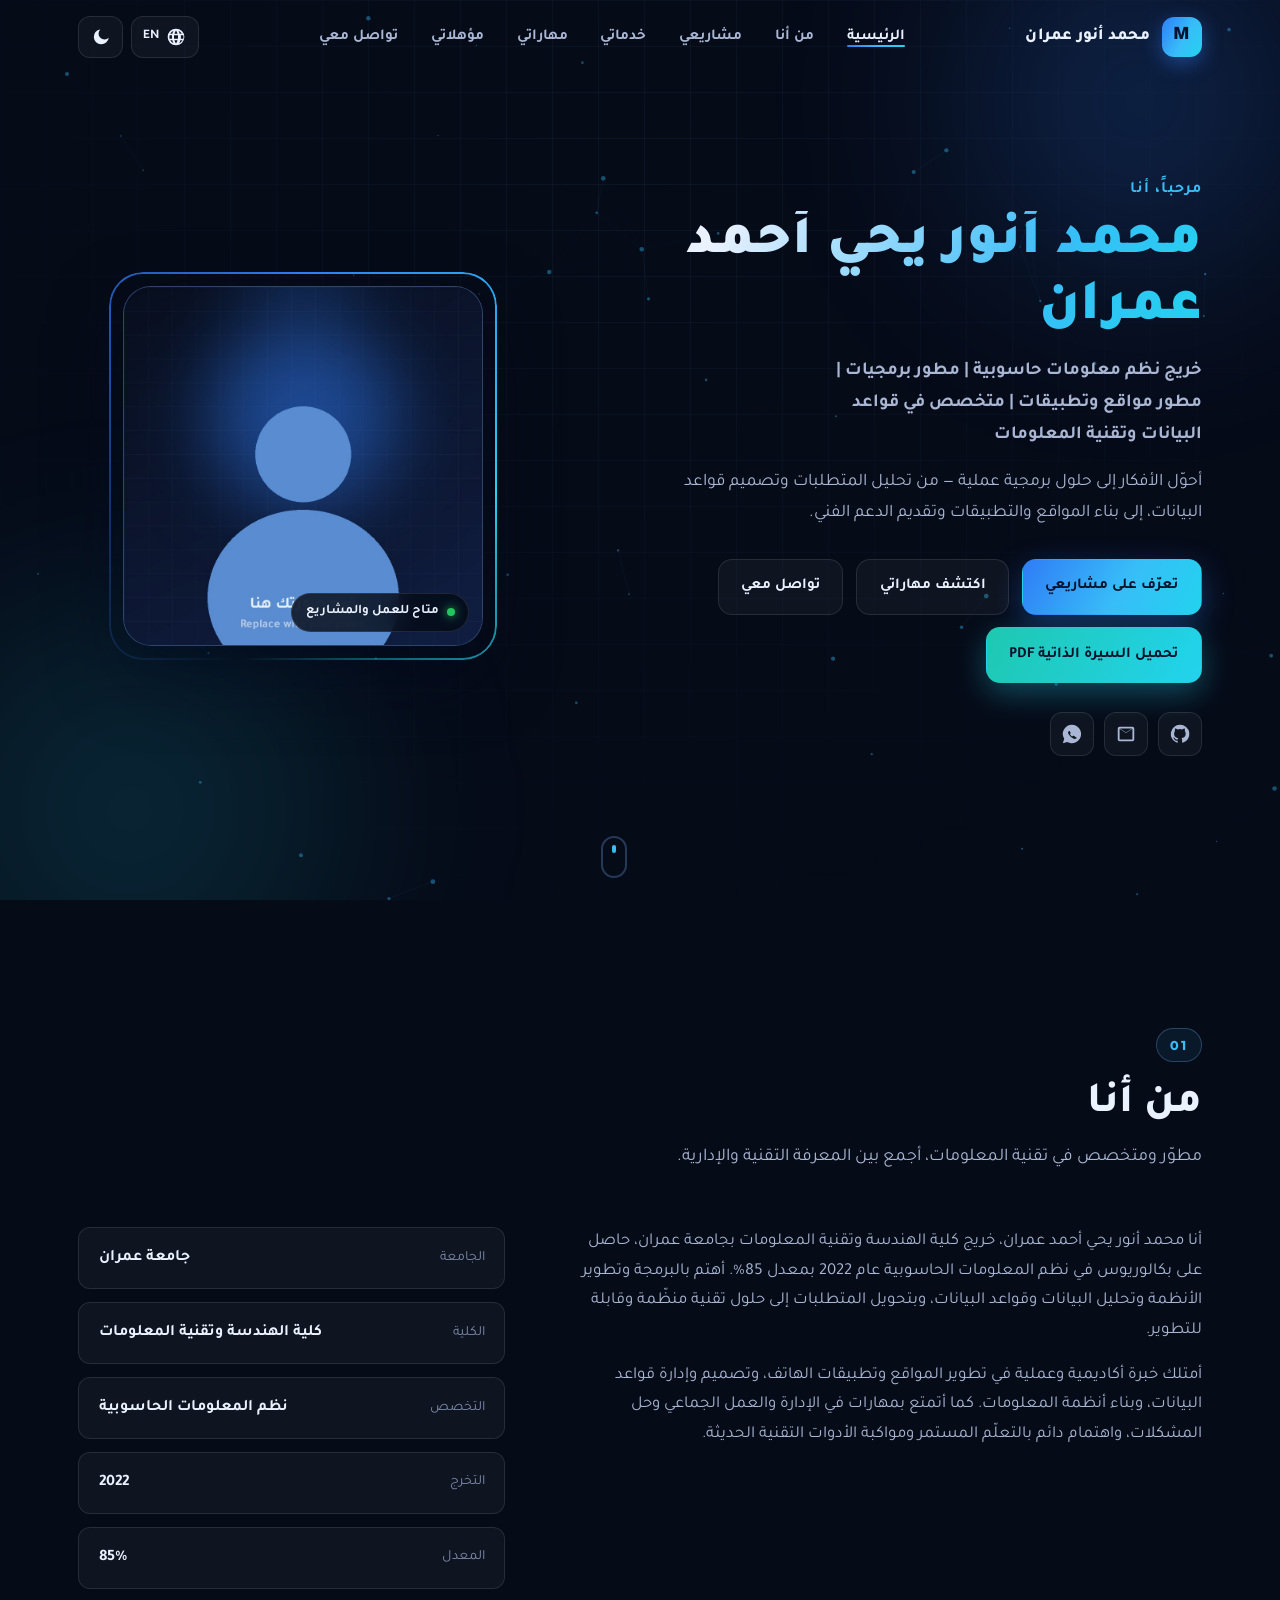
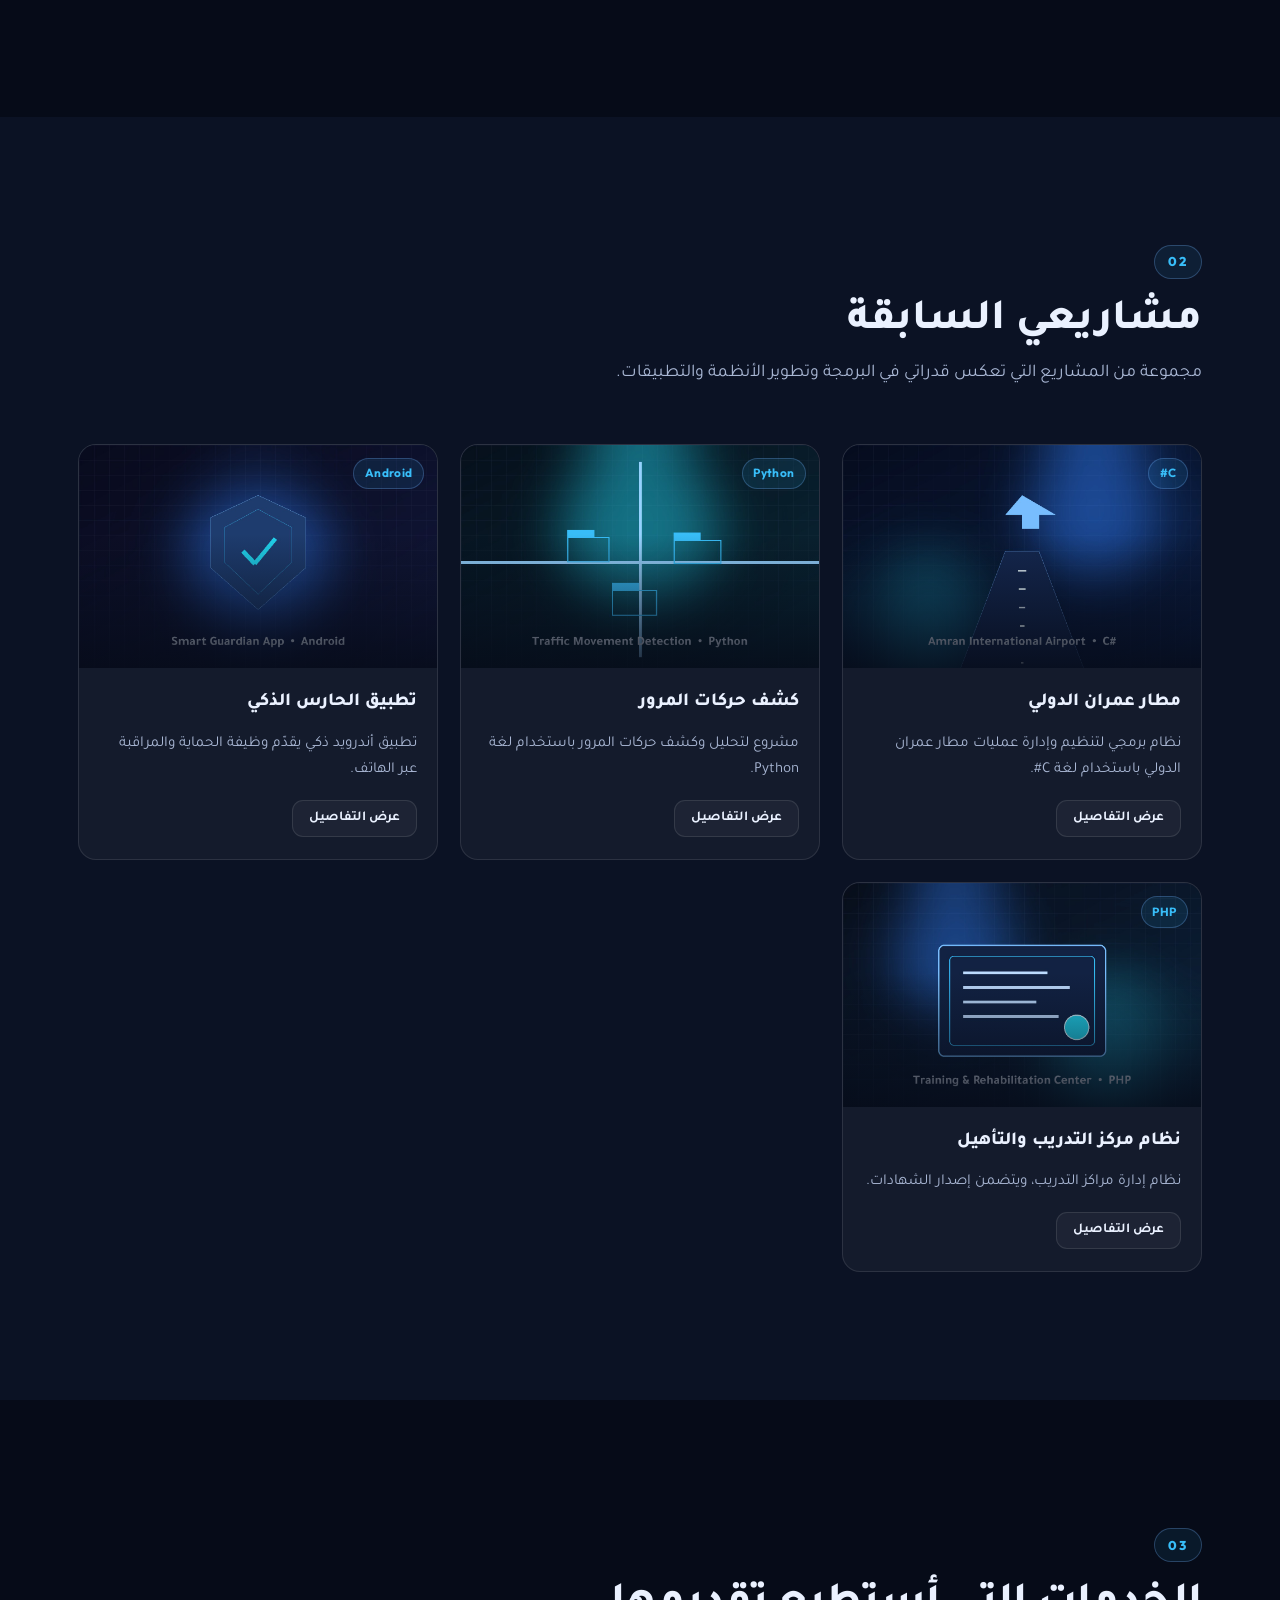
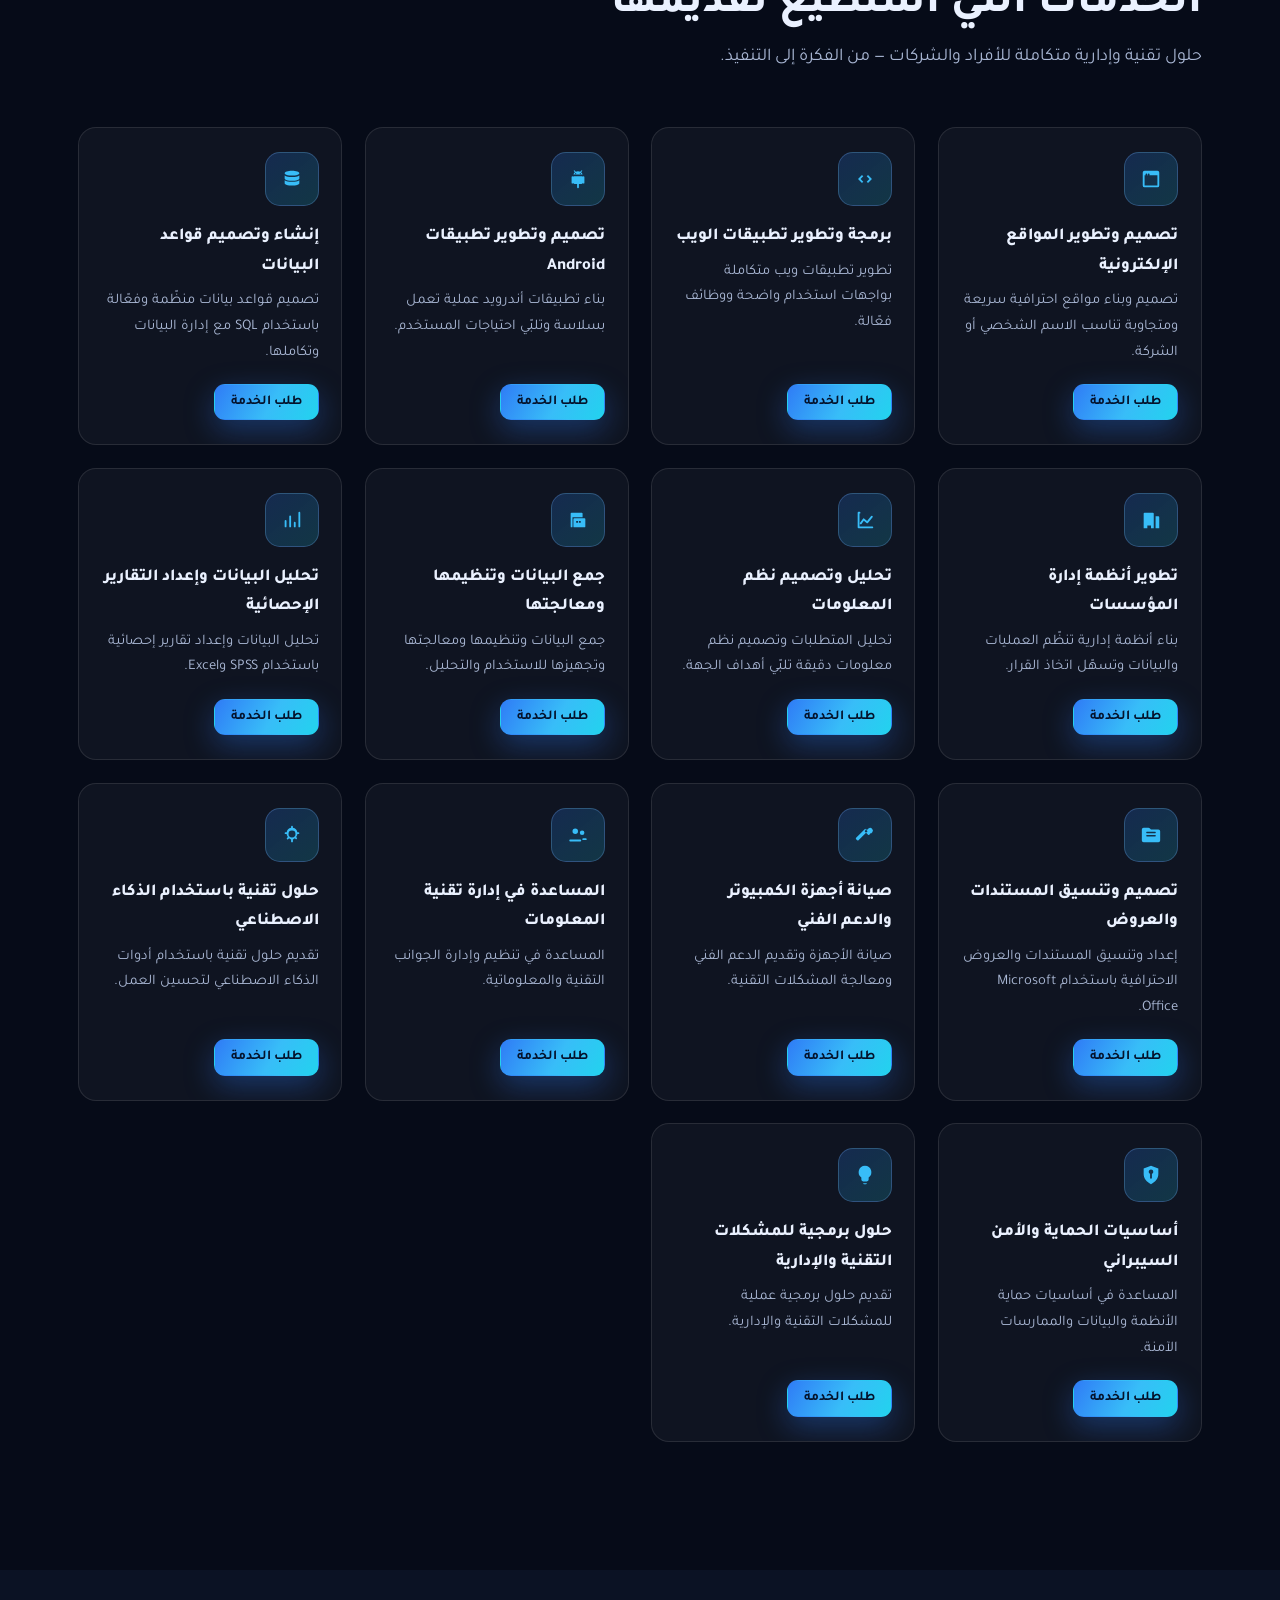
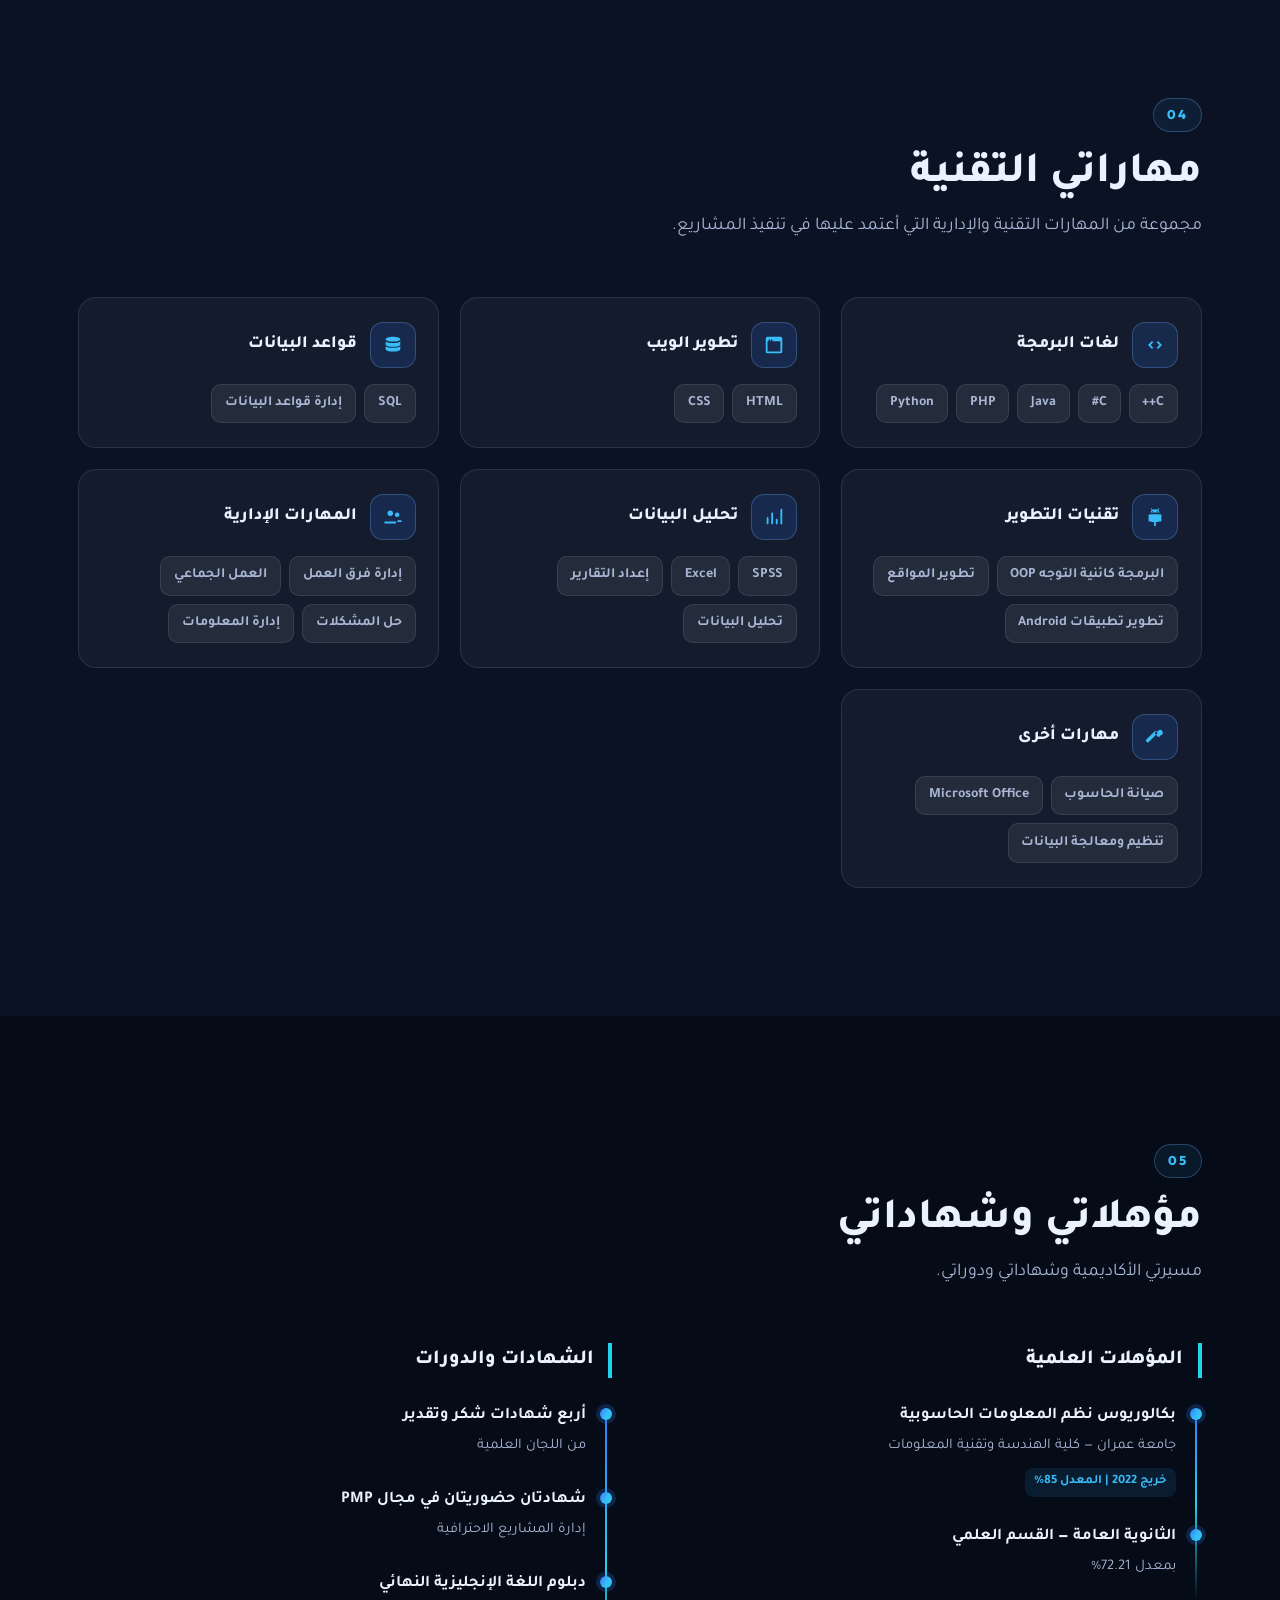
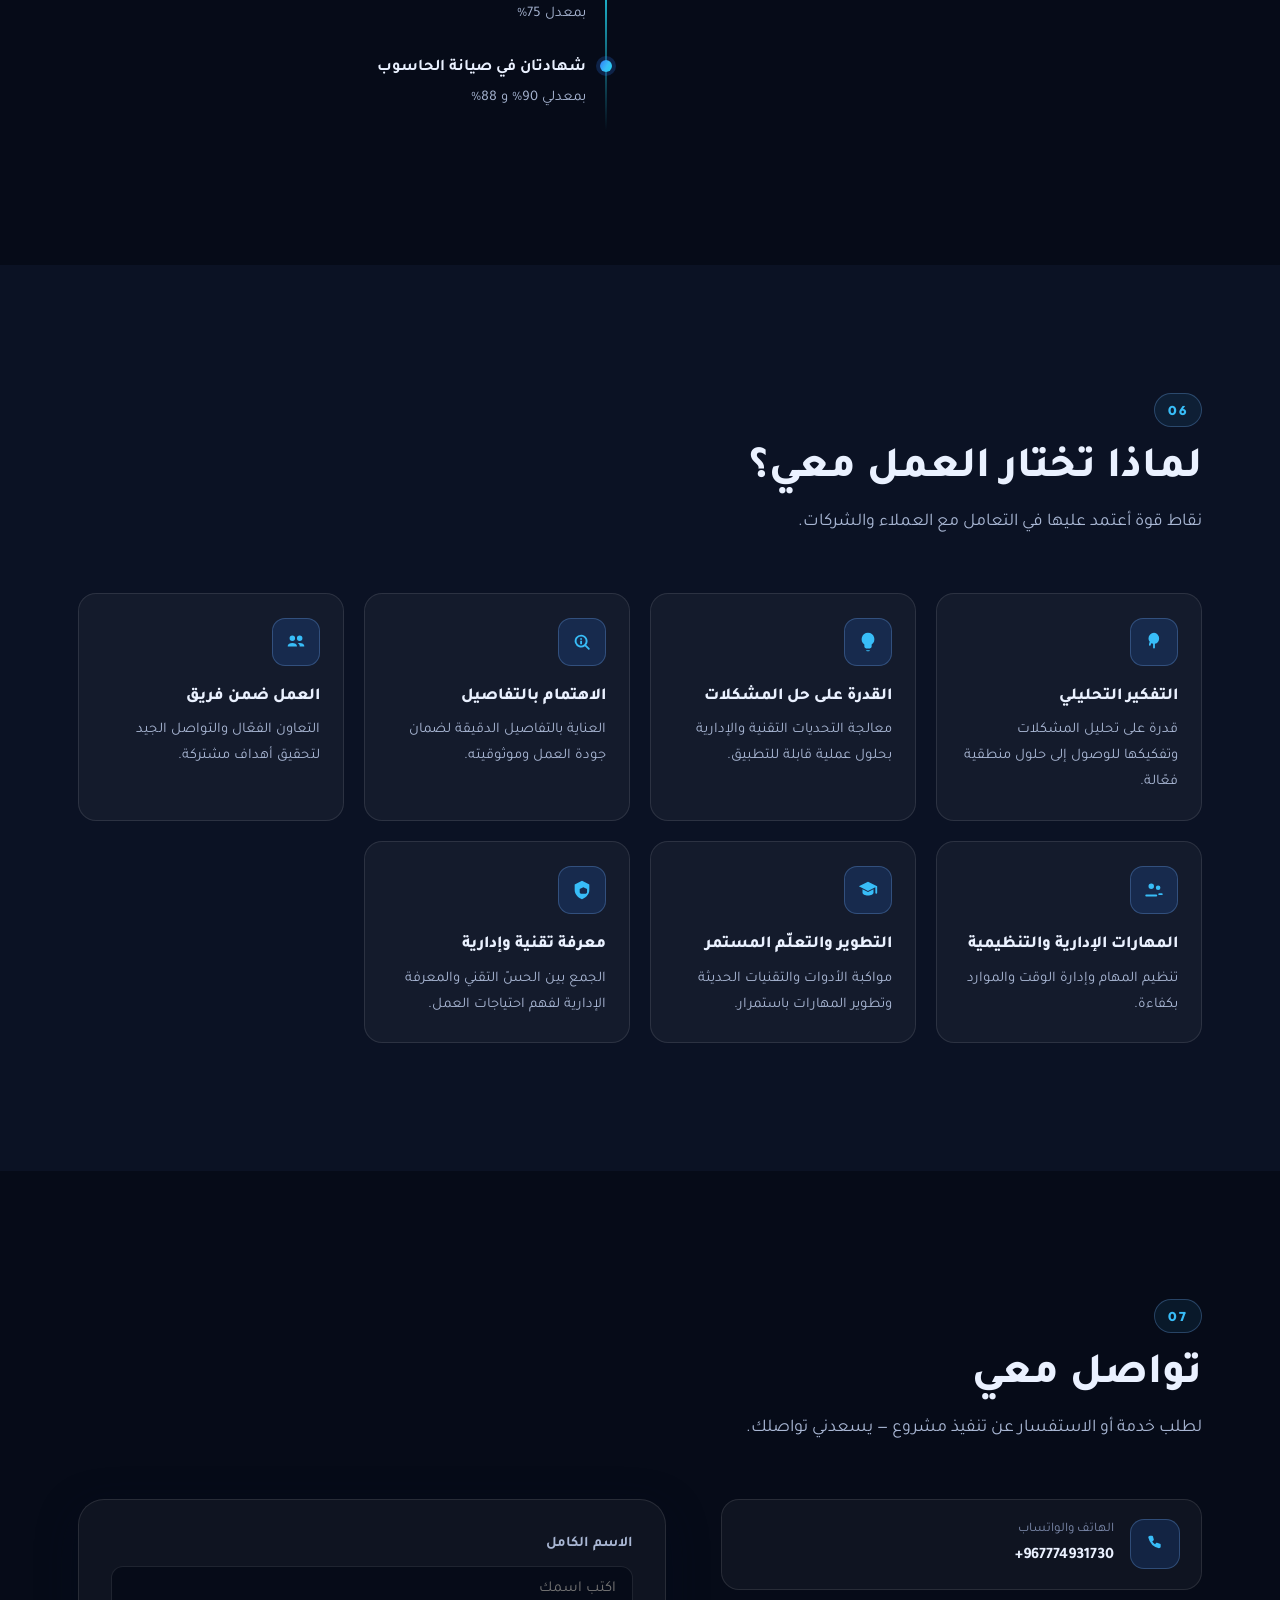
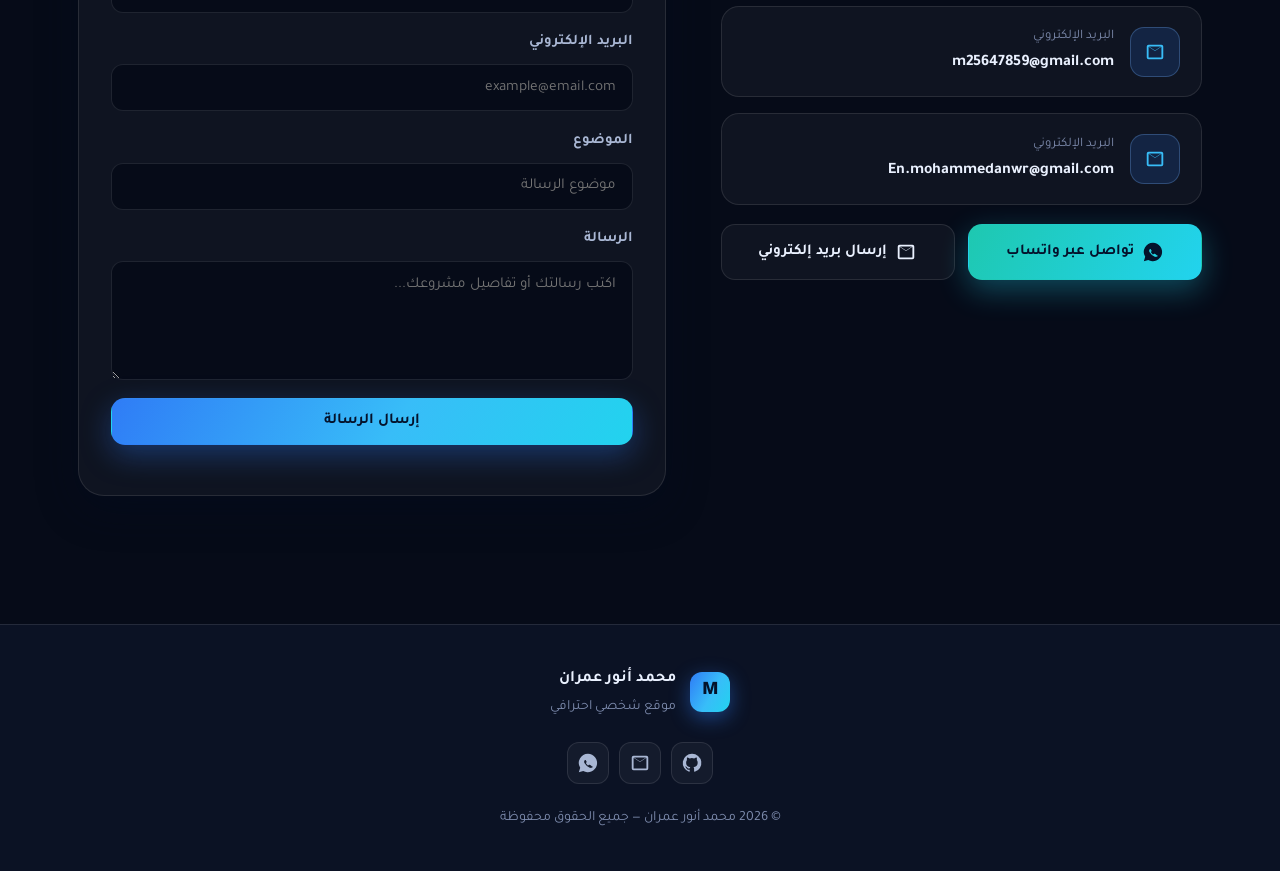
==== index.html @ 4af64c2b "Reapply "Remove the code card from the hero section" This reverts commit 3cc988fc606fbb229c459fd25ad" ====
<!DOCTYPE html>
<html lang="ar" dir="rtl">
<head>
  <meta charset="UTF-8" />
  <meta name="viewport" content="width=device-width, initial-scale=1.0" />
  <title>محمد أنور عمران | مطوّر برمجيات ومتخصص نظم معلومات</title>

  <!-- SEO -->
  <meta name="description" content="الموقع الشخصي لمحمد أنور يحي أحمد عمران — خريج نظم معلومات حاسوبية، مطور مواقع وتطبيقات، متخصص في قواعد البيانات وتقنية المعلومات. سيرة ذاتية، مشاريع، وخدمات تقنية." />
  <meta name="keywords" content="محمد أنور عمران, Mohammed Anwar Omran, مطور برمجيات, نظم معلومات حاسوبية, تطوير مواقع, تطوير تطبيقات, قواعد بيانات, PHP, C#, Python, Android, تقنية المعلومات" />
  <meta name="author" content="Mohammed Anwar Yahya Ahmed Omran" />
  <meta name="robots" content="index, follow" />
  <meta name="theme-color" content="#060b18" />
  <link rel="canonical" href="https://enmohammedanwr-coder.github.io/resume-website/" />

  <!-- Open Graph -->
  <meta property="og:type" content="website" />
  <meta property="og:title" content="محمد أنور عمران | مطوّر برمجيات ومتخصص نظم معلومات" />
  <meta property="og:description" content="الموقع الشخصي لمحمد أنور عمران — سيرة ذاتية، مشاريع، وخدمات تقنية متكاملة." />
  <meta property="og:image" content="https://enmohammedanwr-coder.github.io/resume-website/assets/img/profile.jpg" />
  <meta property="og:url" content="https://enmohammedanwr-coder.github.io/resume-website/" />
  <meta property="og:locale" content="ar_AR" />
  <meta property="og:locale:alternate" content="en_US" />

  <!-- Twitter -->
  <meta name="twitter:card" content="summary_large_image" />
  <meta name="twitter:title" content="محمد أنور عمران | مطوّر برمجيات ومتخصص نظم معلومات" />
  <meta name="twitter:description" content="الموقع الشخصي لمحمد أنور عمران — سيرة ذاتية، مشاريع، وخدمات تقنية متكاملة." />
  <meta name="twitter:image" content="https://enmohammedanwr-coder.github.io/resume-website/assets/img/profile.jpg" />

  <!-- Fonts (Arabic + Latin) -->
  <link rel="preconnect" href="https://fonts.googleapis.com" />
  <link rel="preconnect" href="https://fonts.gstatic.com" crossorigin />
  <link href="https://fonts.googleapis.com/css2?family=Cairo:wght@300;400;600;700;800;900&family=Tajawal:wght@300;400;500;700;800&family=Outfit:wght@300;400;500;600;700;800&display=swap" rel="stylesheet" />

  <link rel="stylesheet" href="assets/css/style.css?v=5" />
  <link rel="icon" href="data:image/svg+xml,%3Csvg xmlns='http://www.w3.org/2000/svg' viewBox='0 0 100 100'%3E%3Crect width='100' height='100' rx='22' fill='%23060b18'/%3E%3Ctext x='50' y='68' font-size='58' font-family='Arial' font-weight='bold' fill='%2338bdf8' text-anchor='middle'%3EM%3C/text%3E%3C/svg%3E" />

  <!-- Structured data -->
  <script type="application/ld+json">
  {
    "@context": "https://schema.org",
    "@type": "Person",
    "name": "Mohammed Anwar Yahya Ahmed Omran",
    "alternateName": "محمد أنور يحي أحمد عمران",
    "jobTitle": "Software Developer & Computer Information Systems Specialist",
    "alumniOf": "Amran University",
    "knowsAbout": ["Software Development", "Web Development", "Databases", "Android Development", "Data Analysis", "Information Technology"],
    "email": "mailto:En.mohammedanwr@gmail.com",
    "telephone": "+967774931730"
  }
  </script>
</head>
<body>
  <!-- Animated tech background -->
  <div class="bg-canvas" aria-hidden="true">
    <div class="bg-grid"></div>
    <div class="bg-glow glow-1"></div>
    <div class="bg-glow glow-2"></div>
    <canvas id="particles"></canvas>
  </div>

  <!-- ============ HEADER / NAV ============ -->
  <header id="header" class="header">
    <div class="container header__inner">
      <a href="#home" class="brand">
        <span class="brand__mark">M</span>
        <span class="brand__text" data-field="brand">محمد أنور عمران</span>
      </a>

      <nav class="nav" id="nav" aria-label="Main navigation">
        <ul class="nav__list">
          <li><a href="#home" class="nav__link" data-nav="home">الرئيسية</a></li>
          <li><a href="#about" class="nav__link" data-nav="about">من أنا</a></li>
          <li><a href="#projects" class="nav__link" data-nav="projects">مشاريعي</a></li>
          <li><a href="#services" class="nav__link" data-nav="services">خدماتي</a></li>
          <li><a href="#skills" class="nav__link" data-nav="skills">مهاراتي</a></li>
          <li><a href="#qualifications" class="nav__link" data-nav="qualifications">مؤهلاتي</a></li>
          <li><a href="#contact" class="nav__link" data-nav="contact">تواصل معي</a></li>
        </ul>
      </nav>

      <div class="header__actions">
        <button id="langToggle" class="icon-btn" title="تبديل اللغة / Switch language" aria-label="Switch language">
          <svg viewBox="0 0 24 24" width="20" height="20"><path fill="currentColor" d="M12 2a10 10 0 1 0 0 20 10 10 0 0 0 0-20Zm6.9 6h-2.5a15.6 15.6 0 0 0-1.3-3.4A8 8 0 0 1 18.9 8ZM12 4.1c.7 1 1.4 2.3 1.9 3.9h-3.8c.5-1.6 1.2-2.9 1.9-3.9ZM4.3 14a8 8 0 0 1 0-4h2.9a17 17 0 0 0 0 4H4.3Zm.8 2h2.5c.3 1.2.8 2.4 1.3 3.4A8 8 0 0 1 5.1 16Zm2.5-8H5.1a8 8 0 0 1 3.8-3.4A15.6 15.6 0 0 0 7.6 8ZM12 19.9c-.7-1-1.4-2.3-1.9-3.9h3.8c-.5 1.6-1.2 2.9-1.9 3.9ZM14.3 14H9.7a17 17 0 0 1 0-4h4.6a17 17 0 0 1 0 4Zm1.6 5.4c.5-1 1-2.2 1.3-3.4h2.5a8 8 0 0 1-3.8 3.4Zm1.9-5.4a17 17 0 0 0 0-4h2.9a8 8 0 0 1 0 4h-2.9Z"/></svg>
          <span class="icon-btn__label" id="langLabel">EN</span>
        </button>

        <button id="themeToggle" class="icon-btn" title="الوضع الداكن/الفاتح" aria-label="Toggle theme">
          <svg class="icon-moon" viewBox="0 0 24 24" width="20" height="20"><path fill="currentColor" d="M21.3 12.9a9 9 0 1 1-10.2-10 7 7 0 0 0 10.2 10Z"/></svg>
          <svg class="icon-sun" viewBox="0 0 24 24" width="20" height="20"><path fill="currentColor" d="M12 17a5 5 0 1 0 0-10 5 5 0 0 0 0 10Zm0 4v-2m0-18V3m9 9h-2M5 12H3m15.4-6.4-1.4 1.4M7 17l-1.4 1.4m0-12.8L7 7m10 10 1.4 1.4M12 12a5 5 0 0 0 0 0Z" stroke="currentColor" stroke-width="2" fill="none" stroke-linecap="round"/></svg>
        </button>

        <button id="menuToggle" class="menu-btn" aria-label="Menu" aria-expanded="false">
          <span></span><span></span><span></span>
        </button>
      </div>
    </div>
    <div class="scroll-progress" id="scrollProgress"></div>
  </header>

  <main>
    <!-- ============ HERO ============ -->
    <section id="home" class="hero">
      <div class="container hero__inner">
        <div class="hero__content reveal">
          <span class="hero__greeting" data-field="hero.greeting">مرحباً، أنا</span>
          <h1 class="hero__name" data-field="hero.name">محمد أنور يحي أحمد عمران</h1>
          <h2 class="hero__title" data-field="hero.title"></h2>
          <p class="hero__tagline" data-field="hero.tagline"></p>

          <div class="hero__buttons">
            <a href="#projects" class="btn btn--primary" data-field="hero.buttons.projects">تعرّف على مشاريعي</a>
            <a href="#skills" class="btn btn--ghost" data-field="hero.buttons.skills">اكتشف مهاراتي</a>
            <a href="#contact" class="btn btn--ghost" data-field="hero.buttons.contact">تواصل معي</a>
            <a id="cvDownload" href="#" class="btn btn--accent" data-field="hero.buttons.cv" download>
              <svg viewBox="0 0 24 24" width="18" height="18"><path fill="currentColor" d="M12 3a1 1 0 0 1 1 1v9.6l2.3-2.3a1 1 0 1 1 1.4 1.4l-4 4a1 1 0 0 1-1.4 0l-4-4a1 1 0 1 1 1.4-1.4L11 13.6V4a1 1 0 0 1 1-1ZM5 19a1 1 0 0 1 1-1h12a1 1 0 1 1 0 2H6a1 1 0 0 1-1-1Z"/></svg>
            </a>
          </div>

          <div class="hero__social" id="heroSocial"></div>
        </div>

        <div class="hero__media reveal">
          <div class="hero__photo-frame">
            <div class="hero__photo-ring"></div>
            <img id="profilePhoto" class="hero__photo" src="assets/img/profile.jpg" alt="صورة محمد أنور عمران" loading="eager" />
            <div class="hero__badge">
              <span class="dot"></span>
              <span>متاح للعمل والمشاريع</span>
            </div>
          </div>
        </div>
      </div>
      <a href="#about" class="scroll-cue" aria-label="Scroll down"><span></span></a>
    </section>

    <!-- ============ ABOUT ============ -->
    <section id="about" class="section">
      <div class="container">
        <header class="section__head reveal">
          <span class="section__tag">01</span>
          <h2 class="section__title" data-field="about.title">من أنا</h2>
          <p class="section__subtitle" data-field="about.lead"></p>
        </header>
        <div class="about__grid">
          <div class="about__text reveal" id="aboutText"></div>
          <aside class="about__facts reveal" id="aboutFacts"></aside>
        </div>
      </div>
    </section>

    <!-- ============ PROJECTS ============ -->
    <section id="projects" class="section section--alt">
      <div class="container">
        <header class="section__head reveal">
          <span class="section__tag">02</span>
          <h2 class="section__title" data-field="projects.title">مشاريعي السابقة</h2>
          <p class="section__subtitle" data-field="projects.subtitle"></p>
        </header>
        <div class="cards-grid" id="projectsGrid"></div>
      </div>
    </section>

    <!-- ============ SERVICES ============ -->
    <section id="services" class="section">
      <div class="container">
        <header class="section__head reveal">
          <span class="section__tag">03</span>
          <h2 class="section__title" data-field="services.title">الخدمات التي أستطيع تقديمها</h2>
          <p class="section__subtitle" data-field="services.subtitle"></p>
        </header>
        <div class="cards-grid cards-grid--services" id="servicesGrid"></div>
      </div>
    </section>

    <!-- ============ SKILLS ============ -->
    <section id="skills" class="section section--alt">
      <div class="container">
        <header class="section__head reveal">
          <span class="section__tag">04</span>
          <h2 class="section__title" data-field="skills.title">مهاراتي التقنية</h2>
          <p class="section__subtitle" data-field="skills.subtitle"></p>
        </header>
        <div class="skills-grid" id="skillsGrid"></div>
      </div>
    </section>

    <!-- ============ QUALIFICATIONS ============ -->
    <section id="qualifications" class="section">
      <div class="container">
        <header class="section__head reveal">
          <span class="section__tag">05</span>
          <h2 class="section__title" data-field="qualifications.title">مؤهلاتي وشهاداتي</h2>
          <p class="section__subtitle" data-field="qualifications.subtitle"></p>
        </header>
        <div class="qual__grid">
          <div class="qual__col reveal">
            <h3 class="qual__col-title" data-field="qualifications.eduTitle"></h3>
            <div class="timeline" id="eduTimeline"></div>
          </div>
          <div class="qual__col reveal">
            <h3 class="qual__col-title" data-field="qualifications.certTitle"></h3>
            <div class="timeline" id="certTimeline"></div>
          </div>
        </div>
      </div>
    </section>

    <!-- ============ WHY ME ============ -->
    <section id="why" class="section section--alt">
      <div class="container">
        <header class="section__head reveal">
          <span class="section__tag">06</span>
          <h2 class="section__title" data-field="why.title">لماذا تختار العمل معي؟</h2>
          <p class="section__subtitle" data-field="why.subtitle"></p>
        </header>
        <div class="why-grid" id="whyGrid"></div>
      </div>
    </section>

    <!-- ============ CONTACT ============ -->
    <section id="contact" class="section">
      <div class="container">
        <header class="section__head reveal">
          <span class="section__tag">07</span>
          <h2 class="section__title" data-field="contact.title">تواصل معي</h2>
          <p class="section__subtitle" data-field="contact.subtitle"></p>
        </header>
        <div class="contact__grid">
          <div class="contact__info reveal" id="contactInfo"></div>

          <form class="contact__form reveal" id="contactForm" novalidate>
            <div class="field">
              <label for="cf-name" data-field="contact.form.name"></label>
              <input type="text" id="cf-name" name="name" autocomplete="name" required />
              <small class="field__error" data-err="name"></small>
            </div>
            <div class="field">
              <label for="cf-email" data-field="contact.form.email"></label>
              <input type="email" id="cf-email" name="email" autocomplete="email" required />
              <small class="field__error" data-err="email"></small>
            </div>
            <div class="field">
              <label for="cf-subject" data-field="contact.form.subject"></label>
              <input type="text" id="cf-subject" name="subject" required />
              <small class="field__error" data-err="subject"></small>
            </div>
            <div class="field">
              <label for="cf-message" data-field="contact.form.message"></label>
              <textarea id="cf-message" name="message" rows="5" required></textarea>
              <small class="field__error" data-err="message"></small>
            </div>
            <!-- Honeypot anti-spam -->
            <div class="hp" aria-hidden="true"><label>Website<input type="text" name="website" tabindex="-1" autocomplete="off" /></label></div>
            <button type="submit" class="btn btn--primary btn--block" id="cfSubmit" data-field="contact.form.submit"></button>
            <p class="form-status" id="formStatus" role="status" aria-live="polite"></p>
          </form>
        </div>
      </div>
    </section>
  </main>

  <!-- ============ FOOTER ============ -->
  <footer class="footer">
    <div class="container footer__inner">
      <div class="footer__brand">
        <span class="brand__mark">M</span>
        <div>
          <strong data-field="brand">محمد أنور عمران</strong>
          <p id="footerBuilt"></p>
        </div>
      </div>
      <div class="footer__social" id="footerSocial"></div>
      <p class="footer__copy">© <span id="year"></span> <span data-field="brand">محمد أنور عمران</span> — <span id="footerRights"></span></p>
    </div>
  </footer>

  <button id="backToTop" class="back-to-top" aria-label="Back to top">
    <svg viewBox="0 0 24 24" width="22" height="22"><path fill="currentColor" d="M12 5a1 1 0 0 1 .7.3l6 6a1 1 0 1 1-1.4 1.4L13 8.4V19a1 1 0 1 1-2 0V8.4l-4.3 4.3a1 1 0 1 1-1.4-1.4l6-6A1 1 0 0 1 12 5Z"/></svg>
  </button>

  <!-- Project modal -->
  <div class="modal" id="projectModal" aria-hidden="true" role="dialog" aria-modal="true">
    <div class="modal__backdrop" data-close></div>
    <div class="modal__dialog">
      <button class="modal__close" data-close aria-label="Close">&times;</button>
      <div class="modal__media"><img id="modalImg" src="" alt="" /></div>
      <div class="modal__body">
        <h3 id="modalTitle"></h3>
        <div class="tags" id="modalTags"></div>
        <p id="modalDesc"></p>
      </div>
    </div>
  </div>

  <script src="assets/js/data.js?v=5"></script>
  <script src="assets/js/app.js?v=5"></script>
</body>
</html>
---- assets/css/style.css ----
/* ==========================================================================
   Mohammed Anwar Omran — Personal Website
   Design system: premium dark (navy/black) with blue+sky accents
   Supports: light/dark, RTL/LTR, fully responsive
   ========================================================================== */

/* ---------- Tokens ---------- */
:root {
  --bg: #060b18;
  --bg-soft: #0b1224;
  --bg-elev: #101a33;
  --surface: rgba(255, 255, 255, 0.04);
  --surface-2: rgba(255, 255, 255, 0.07);
  --border: rgba(255, 255, 255, 0.10);
  --border-strong: rgba(120, 180, 255, 0.28);

  --text: #eaf1ff;
  --text-soft: #a9b7d4;
  --text-dim: #7d8bad;

  --brand: #2f7cf6;
  --brand-2: #38bdf8;
  --brand-grad: linear-gradient(120deg, #2f7cf6 0%, #38bdf8 55%, #22d3ee 100%);
  --accent: #22d3ee;

  --shadow-sm: 0 4px 18px rgba(0, 0, 0, 0.25);
  --shadow-md: 0 12px 40px rgba(2, 10, 30, 0.45);
  --shadow-lg: 0 26px 70px rgba(2, 10, 30, 0.55);
  --glow: 0 0 0 1px rgba(56, 189, 248, 0.25), 0 10px 40px rgba(56, 189, 248, 0.18);

  --radius: 18px;
  --radius-lg: 26px;
  --radius-sm: 12px;

  --maxw: 1200px;
  --gutter: clamp(1.1rem, 4vw, 2.4rem);
  --section-pad: clamp(4rem, 10vw, 8rem);
  --ease: cubic-bezier(0.22, 1, 0.36, 1);
  --font-ar: "Tajawal", "Cairo", system-ui, sans-serif;
  --font-en: "Outfit", "Cairo", system-ui, sans-serif;
  --font: var(--font-ar);
}

html[lang="en"] { --font: var(--font-en); }

html[data-theme="light"] {
  --bg: #eef3fb;
  --bg-soft: #e6ecf7;
  --bg-elev: #ffffff;
  --surface: rgba(12, 30, 70, 0.035);
  --surface-2: rgba(12, 30, 70, 0.06);
  --border: rgba(12, 30, 70, 0.10);
  --border-strong: rgba(47, 124, 246, 0.30);
  --text: #0b1b3a;
  --text-soft: #3f5077;
  --text-dim: #64749a;
  --shadow-md: 0 12px 40px rgba(20, 40, 90, 0.12);
  --shadow-lg: 0 26px 70px rgba(20, 40, 90, 0.16);
}

/* ---------- Reset ---------- */
*, *::before, *::after { box-sizing: border-box; }
html { scroll-behavior: smooth; scroll-padding-top: 90px; }
body {
  margin: 0;
  font-family: var(--font);
  background: var(--bg);
  color: var(--text);
  line-height: 1.75;
  -webkit-font-smoothing: antialiased;
  overflow-x: hidden;
  transition: background .4s var(--ease), color .4s var(--ease);
}
img { max-width: 100%; display: block; }
a { color: inherit; text-decoration: none; }
button { font-family: inherit; cursor: pointer; }
ul { list-style: none; margin: 0; padding: 0; }

.container { width: 100%; max-width: var(--maxw); margin-inline: auto; padding-inline: var(--gutter); }
.section { padding-block: var(--section-pad); position: relative; }
.section--alt { background: var(--bg-soft); }

/* ---------- Background canvas ---------- */
.bg-canvas { position: fixed; inset: 0; z-index: -1; overflow: hidden; }
.bg-grid {
  position: absolute; inset: 0;
  background-image:
    linear-gradient(rgba(120, 170, 255, 0.06) 1px, transparent 1px),
    linear-gradient(90deg, rgba(120, 170, 255, 0.06) 1px, transparent 1px);
  background-size: 46px 46px;
  mask-image: radial-gradient(circle at 50% 20%, #000 0%, transparent 78%);
  -webkit-mask-image: radial-gradient(circle at 50% 20%, #000 0%, transparent 78%);
}
html[data-theme="light"] .bg-grid { opacity: .5; }
.bg-glow { position: absolute; border-radius: 50%; filter: blur(90px); opacity: .55; }
.glow-1 { width: 520px; height: 520px; top: -160px; inset-inline-start: -120px; background: radial-gradient(circle, rgba(47,124,246,.55), transparent 70%); }
.glow-2 { width: 620px; height: 620px; bottom: -220px; inset-inline-end: -180px; background: radial-gradient(circle, rgba(34,211,238,.35), transparent 70%); }
html[data-theme="light"] .bg-glow { opacity: .35; }
#particles { position: absolute; inset: 0; width: 100%; height: 100%; opacity: .55; }

/* ---------- Header ---------- */
.header {
  position: fixed; top: 0; inset-inline: 0; z-index: 100;
  transition: background .35s var(--ease), box-shadow .35s var(--ease), backdrop-filter .35s;
}
.header.scrolled {
  background: color-mix(in srgb, var(--bg) 78%, transparent);
  backdrop-filter: blur(16px) saturate(140%);
  box-shadow: var(--shadow-sm);
  border-bottom: 1px solid var(--border);
}
.header__inner { display: flex; align-items: center; justify-content: space-between; height: 74px; gap: 1rem; }
.brand { display: inline-flex; align-items: center; gap: .7rem; font-weight: 800; font-size: 1.05rem; }
.brand__mark {
  width: 40px; height: 40px; border-radius: 12px; display: grid; place-items: center;
  background: var(--brand-grad); color: #04122b; font-weight: 900; font-size: 1.2rem;
  box-shadow: 0 6px 20px rgba(47,124,246,.45);
}
.brand__text { letter-spacing: .2px; }

.nav__list { display: flex; gap: .35rem; }
.nav__link {
  position: relative; padding: .5rem .85rem; border-radius: 10px; font-weight: 600;
  color: var(--text-soft); font-size: .95rem; transition: color .25s, background .25s;
}
.nav__link::after {
  content: ""; position: absolute; inset-inline: .85rem; bottom: .3rem; height: 2px;
  background: var(--brand-grad); border-radius: 2px; transform: scaleX(0); transform-origin: center;
  transition: transform .3s var(--ease);
}
.nav__link:hover { color: var(--text); background: var(--surface); }
.nav__link.active { color: var(--text); }
.nav__link.active::after { transform: scaleX(1); }

.header__actions { display: flex; align-items: center; gap: .5rem; }
.icon-btn {
  display: inline-flex; align-items: center; gap: .4rem; height: 42px; padding: 0 .7rem;
  border-radius: 12px; background: var(--surface); border: 1px solid var(--border);
  color: var(--text); transition: transform .2s var(--ease), background .25s, border-color .25s;
}
.icon-btn:hover { background: var(--surface-2); border-color: var(--border-strong); transform: translateY(-2px); }
.icon-btn__label { font-size: .82rem; font-weight: 700; letter-spacing: .5px; }
.icon-sun { display: none; }
html[data-theme="light"] .icon-sun { display: block; }
html[data-theme="light"] .icon-moon { display: none; }

.menu-btn { display: none; flex-direction: column; gap: 5px; width: 44px; height: 42px; border-radius: 12px; background: var(--surface); border: 1px solid var(--border); align-items: center; justify-content: center; }
.menu-btn span { width: 20px; height: 2px; background: var(--text); border-radius: 2px; transition: .3s var(--ease); }
.menu-btn[aria-expanded="true"] span:nth-child(1) { transform: translateY(7px) rotate(45deg); }
.menu-btn[aria-expanded="true"] span:nth-child(2) { opacity: 0; }
.menu-btn[aria-expanded="true"] span:nth-child(3) { transform: translateY(-7px) rotate(-45deg); }

.scroll-progress { height: 3px; width: 0; background: var(--brand-grad); box-shadow: 0 0 12px rgba(56,189,248,.8); }

/* ---------- Buttons ---------- */
.btn {
  position: relative; display: inline-flex; align-items: center; justify-content: center; gap: .5rem;
  padding: .85rem 1.4rem; border-radius: 14px; font-weight: 700; font-size: .95rem;
  border: 1px solid transparent; overflow: hidden; transition: transform .25s var(--ease), box-shadow .25s, background .25s, color .25s;
  white-space: nowrap;
}
.btn::before {
  content: ""; position: absolute; inset: 0; background: linear-gradient(120deg, transparent, rgba(255,255,255,.25), transparent);
  transform: translateX(-120%); transition: transform .6s var(--ease);
}
.btn:hover::before { transform: translateX(120%); }
.btn--primary { background: var(--brand-grad); color: #04122b; box-shadow: 0 10px 30px rgba(47,124,246,.35); }
.btn--primary:hover { transform: translateY(-3px); box-shadow: 0 16px 40px rgba(47,124,246,.5); }
.btn--ghost { background: var(--surface); border-color: var(--border); color: var(--text); }
.btn--ghost:hover { transform: translateY(-3px); border-color: var(--border-strong); background: var(--surface-2); }
.btn--accent { background: linear-gradient(120deg, #1ec8b0, #22d3ee); color: #04122b; box-shadow: 0 10px 30px rgba(34,211,238,.32); }
.btn--accent:hover { transform: translateY(-3px); }
.btn--block { width: 100%; }
.btn--sm { padding: .55rem 1rem; font-size: .85rem; border-radius: 11px; }

/* ---------- Section heads ---------- */
.section__head { max-width: 760px; margin-bottom: clamp(2rem, 5vw, 3.4rem); }
.section__tag {
  display: inline-block; font-family: var(--font-en); font-weight: 800; font-size: .8rem; letter-spacing: 2px;
  color: var(--brand-2); padding: .3rem .8rem; border: 1px solid var(--border-strong); border-radius: 999px;
  background: color-mix(in srgb, var(--brand-2) 8%, transparent); margin-bottom: 1rem;
}
.section__title { font-size: clamp(1.7rem, 4.5vw, 2.7rem); font-weight: 800; margin: 0 0 .6rem; line-height: 1.25; }
.section__subtitle { color: var(--text-soft); font-size: clamp(1rem, 2.2vw, 1.12rem); margin: 0; }

/* ---------- Hero ---------- */
.hero { position: relative; padding-top: clamp(7rem, 16vw, 10rem); padding-bottom: var(--section-pad); min-height: 100vh; display: flex; align-items: center; }
.hero__inner { display: grid; grid-template-columns: 1.15fr .85fr; gap: clamp(2rem, 5vw, 4rem); align-items: center; }
.hero__greeting { color: var(--brand-2); font-weight: 700; letter-spacing: 1px; }
.hero__name {
  font-size: clamp(2.1rem, 6vw, 3.6rem); font-weight: 900; line-height: 1.15; margin: .4rem 0 .8rem;
  background: linear-gradient(120deg, var(--text) 20%, var(--brand-2) 70%, var(--accent));
  -webkit-background-clip: text; background-clip: text; color: transparent;
}
.hero__title { font-size: clamp(.95rem, 2.4vw, 1.15rem); font-weight: 600; color: var(--text-soft); margin: 0 0 1rem; max-width: 40ch; }
.hero__tagline { color: var(--text-soft); font-size: clamp(1rem, 2.3vw, 1.1rem); max-width: 52ch; margin: 0 0 1.8rem; }
.hero__buttons { display: flex; flex-wrap: wrap; gap: .8rem; margin-bottom: 1.8rem; }
.hero__social { display: flex; gap: .6rem; }
.hero__social a {
  width: 44px; height: 44px; border-radius: 12px; display: grid; place-items: center;
  background: var(--surface); border: 1px solid var(--border); color: var(--text-soft);
  transition: transform .25s var(--ease), color .25s, border-color .25s, background .25s;
}
.hero__social a:hover { transform: translateY(-4px); color: var(--brand-2); border-color: var(--border-strong); background: var(--surface-2); }

.hero__media { position: relative; display: grid; place-items: center; }
.hero__photo-frame { position: relative; width: min(360px, 80vw); aspect-ratio: 1; }
.hero__photo-ring {
  position: absolute; inset: -14px; border-radius: 34px; padding: 2px;
  background: conic-gradient(from 0deg, var(--brand), var(--accent), transparent 55%, var(--brand));
  -webkit-mask: linear-gradient(#000 0 0) content-box, linear-gradient(#000 0 0);
  -webkit-mask-composite: xor; mask-composite: exclude;
  animation: spin 9s linear infinite;
}
@keyframes spin { to { transform: rotate(360deg); } }
.hero__photo {
  width: 100%; height: 100%; object-fit: cover; border-radius: 28px; border: 1px solid var(--border-strong);
  background: var(--bg-elev); box-shadow: var(--shadow-lg);
}
.hero__badge {
  position: absolute; bottom: 14px; inset-inline-start: 14px; display: inline-flex; align-items: center; gap: .5rem;
  background: color-mix(in srgb, var(--bg) 82%, transparent); backdrop-filter: blur(10px);
  padding: .45rem .85rem; border-radius: 999px; border: 1px solid var(--border); font-size: .82rem; font-weight: 600;
}
.hero__badge .dot { width: 8px; height: 8px; border-radius: 50%; background: #22c55e; box-shadow: 0 0 10px #22c55e; animation: pulse 1.8s infinite; }
@keyframes pulse { 0%,100% { opacity: 1; } 50% { opacity: .4; } }

.scroll-cue { position: absolute; bottom: 22px; inset-inline-start: 50%; translate: -50% 0; width: 26px; height: 42px; border: 2px solid var(--border-strong); border-radius: 14px; display: grid; justify-items: center; padding-top: 7px; }
.scroll-cue span { width: 4px; height: 8px; border-radius: 2px; background: var(--brand-2); animation: cue 1.6s infinite; }
@keyframes cue { 0% { transform: translateY(0); opacity: 1; } 100% { transform: translateY(14px); opacity: 0; } }

/* ---------- About ---------- */
.about__grid { display: grid; grid-template-columns: 1.5fr 1fr; gap: clamp(2rem, 5vw, 3.5rem); align-items: start; }
.about__text p { color: var(--text-soft); font-size: 1.05rem; margin: 0 0 1rem; }
.about__facts { display: grid; gap: .8rem; }
.fact {
  display: flex; justify-content: space-between; align-items: center; gap: 1rem;
  padding: 1rem 1.2rem; border-radius: var(--radius-sm);
  background: var(--surface); border: 1px solid var(--border); transition: transform .25s var(--ease), border-color .25s;
}
.fact:hover { transform: translateX(4px); border-color: var(--border-strong); }
.fact__label { color: var(--text-dim); font-size: .88rem; }
.fact__value { font-weight: 700; }

/* ---------- Cards ---------- */
.cards-grid { display: grid; grid-template-columns: repeat(auto-fill, minmax(280px, 1fr)); gap: 1.4rem; }
.cards-grid--services { grid-template-columns: repeat(auto-fill, minmax(260px, 1fr)); }

.card {
  position: relative; background: var(--surface); border: 1px solid var(--border); border-radius: var(--radius);
  overflow: hidden; transition: transform .35s var(--ease), border-color .35s, box-shadow .35s, background .35s;
  display: flex; flex-direction: column;
}
.card::after {
  content: ""; position: absolute; inset: 0; border-radius: inherit; pointer-events: none;
  background: radial-gradient(400px circle at var(--mx, 50%) var(--my, 0%), rgba(56,189,248,.16), transparent 45%);
  opacity: 0; transition: opacity .35s;
}
.card:hover { transform: translateY(-8px); border-color: var(--border-strong); box-shadow: var(--shadow-md); background: var(--surface-2); }
.card:hover::after { opacity: 1; }

.card__media { position: relative; aspect-ratio: 16 / 10; overflow: hidden; background: var(--bg-elev); }
.card__media img { width: 100%; height: 100%; object-fit: cover; transition: transform .6s var(--ease); }
.card:hover .card__media img { transform: scale(1.07); }
.card__media::after { content: ""; position: absolute; inset: 0; background: linear-gradient(180deg, transparent 40%, rgba(6,11,24,.85)); }
.card__tech-badge { position: absolute; top: .8rem; inset-inline-start: .8rem; z-index: 2; }

.card__body { padding: 1.2rem 1.25rem 1.4rem; display: flex; flex-direction: column; gap: .7rem; flex: 1; }
.card__title { font-size: 1.15rem; font-weight: 800; margin: 0; }
.card__desc { color: var(--text-soft); font-size: .95rem; margin: 0; flex: 1; }
.card__actions { margin-top: .3rem; }

.tags { display: flex; flex-wrap: wrap; gap: .4rem; }
.tag {
  font-family: var(--font-en); font-size: .74rem; font-weight: 700; letter-spacing: .4px;
  padding: .28rem .65rem; border-radius: 999px; color: var(--brand-2);
  background: color-mix(in srgb, var(--brand-2) 10%, transparent); border: 1px solid var(--border-strong);
}

/* Service card */
.service-card { padding: 1.5rem 1.4rem; text-align: start; }
.service-card .icon-wrap {
  width: 54px; height: 54px; border-radius: 15px; display: grid; place-items: center; margin-bottom: 1rem;
  background: linear-gradient(140deg, color-mix(in srgb, var(--brand) 22%, transparent), color-mix(in srgb, var(--accent) 18%, transparent));
  border: 1px solid var(--border-strong); color: var(--brand-2);
  transition: transform .3s var(--ease);
}
.service-card:hover .icon-wrap { transform: translateY(-4px) rotate(-4deg); }
.service-card h3 { font-size: 1.05rem; margin: 0 0 .5rem; font-weight: 800; }
.service-card p { color: var(--text-soft); font-size: .92rem; margin: 0 0 1.1rem; }
.service-card .card__actions { margin-top: auto; }

/* ---------- Skills ---------- */
.skills-grid { display: grid; grid-template-columns: repeat(auto-fill, minmax(280px, 1fr)); gap: 1.3rem; }
.skill-card {
  padding: 1.5rem 1.4rem; border-radius: var(--radius); background: var(--surface); border: 1px solid var(--border);
  transition: transform .3s var(--ease), border-color .3s, box-shadow .3s;
}
.skill-card:hover { transform: translateY(-6px); border-color: var(--border-strong); box-shadow: var(--shadow-md); }
.skill-card__head { display: flex; align-items: center; gap: .8rem; margin-bottom: 1rem; }
.skill-card__head .icon-wrap {
  width: 46px; height: 46px; border-radius: 13px; display: grid; place-items: center; color: var(--brand-2);
  background: color-mix(in srgb, var(--brand) 16%, transparent); border: 1px solid var(--border-strong);
}
.skill-card__head h3 { font-size: 1.08rem; margin: 0; font-weight: 800; }
.chips { display: flex; flex-wrap: wrap; gap: .5rem; }
.chip {
  padding: .4rem .8rem; border-radius: 10px; font-size: .88rem; font-weight: 600;
  background: var(--surface-2); border: 1px solid var(--border); color: var(--text-soft);
  transition: transform .2s var(--ease), color .2s, border-color .2s;
}
.chip:hover { transform: translateY(-2px); color: var(--text); border-color: var(--border-strong); }

/* ---------- Timeline ---------- */
.qual__grid { display: grid; grid-template-columns: 1fr 1fr; gap: clamp(2rem, 5vw, 3.5rem); }
.qual__col-title { font-size: 1.25rem; font-weight: 800; margin: 0 0 1.5rem; padding-inline-start: .9rem; border-inline-start: 4px solid transparent; border-image: var(--brand-grad) 1; }
.timeline { position: relative; padding-inline-start: 1.6rem; }
.timeline::before { content: ""; position: absolute; inset-inline-start: 5px; top: 6px; bottom: 6px; width: 2px; background: linear-gradient(var(--brand), var(--accent), transparent); }
.tl-item { position: relative; padding: 0 0 1.6rem; }
.tl-item::before {
  content: ""; position: absolute; inset-inline-start: -1.6rem; top: .4rem; width: 12px; height: 12px; border-radius: 50%;
  background: var(--brand-grad); box-shadow: 0 0 0 4px color-mix(in srgb, var(--brand) 22%, transparent);
}
.tl-item h4 { margin: 0 0 .25rem; font-size: 1.02rem; font-weight: 700; }
.tl-item .tl-org { color: var(--text-soft); font-size: .92rem; margin: 0; }
.tl-item .tl-meta { display: inline-block; margin-top: .5rem; font-size: .8rem; font-weight: 700; color: var(--brand-2); padding: .2rem .6rem; border-radius: 8px; background: color-mix(in srgb, var(--brand-2) 10%, transparent); }

/* ---------- Why grid ---------- */
.why-grid { display: grid; grid-template-columns: repeat(auto-fill, minmax(250px, 1fr)); gap: 1.3rem; }
.why-card { padding: 1.5rem 1.4rem; border-radius: var(--radius); background: var(--surface); border: 1px solid var(--border); transition: transform .3s var(--ease), border-color .3s, box-shadow .3s; }
.why-card:hover { transform: translateY(-6px); border-color: var(--border-strong); box-shadow: var(--shadow-md); }
.why-card .icon-wrap { width: 48px; height: 48px; border-radius: 13px; display: grid; place-items: center; margin-bottom: 1rem; color: var(--brand-2); background: color-mix(in srgb, var(--brand) 16%, transparent); border: 1px solid var(--border-strong); }
.why-card h3 { font-size: 1.05rem; margin: 0 0 .45rem; font-weight: 800; }
.why-card p { color: var(--text-soft); font-size: .92rem; margin: 0; }

/* ---------- Contact ---------- */
.contact__grid { display: grid; grid-template-columns: .9fr 1.1fr; gap: clamp(2rem, 5vw, 3.4rem); align-items: start; }
.contact__info { display: grid; gap: 1rem; }
.info-card { display: flex; align-items: center; gap: 1rem; padding: 1.2rem 1.3rem; border-radius: var(--radius); background: var(--surface); border: 1px solid var(--border); transition: transform .25s var(--ease), border-color .25s; }
.info-card:hover { transform: translateY(-4px); border-color: var(--border-strong); }
.info-card .icon-wrap { width: 50px; height: 50px; flex-shrink: 0; border-radius: 14px; display: grid; place-items: center; color: var(--brand-2); background: color-mix(in srgb, var(--brand) 16%, transparent); border: 1px solid var(--border-strong); }
.info-card .info-label { font-size: .82rem; color: var(--text-dim); }
.info-card .info-value { font-weight: 700; word-break: break-word; direction: ltr; text-align: start; }
.info-card .info-value.rtl-text { direction: inherit; }
.contact__info .btn { margin-top: .2rem; }
.info-buttons { display: grid; grid-template-columns: 1fr 1fr; gap: .8rem; }

.contact__form { padding: clamp(1.4rem, 4vw, 2rem); border-radius: var(--radius-lg); background: var(--surface); border: 1px solid var(--border); box-shadow: var(--shadow-md); display: grid; gap: 1.1rem; }
.field { display: grid; gap: .5rem; }
.field label { font-weight: 600; font-size: .92rem; color: var(--text-soft); }
.field input, .field textarea {
  width: 100%; padding: .85rem 1rem; border-radius: var(--radius-sm); font-family: inherit; font-size: .95rem;
  background: var(--bg); color: var(--text); border: 1px solid var(--border); transition: border-color .25s, box-shadow .25s;
  resize: vertical;
}
.field input:focus, .field textarea:focus { outline: none; border-color: var(--brand); box-shadow: 0 0 0 4px color-mix(in srgb, var(--brand) 18%, transparent); }
.field.has-error input, .field.has-error textarea { border-color: #ef4444; box-shadow: 0 0 0 4px rgba(239,68,68,.14); }
.field__error { color: #f87171; font-size: .82rem; min-height: 0; display: none; }
.field.has-error .field__error { display: block; }
.hp { position: absolute; left: -9999px; opacity: 0; height: 0; overflow: hidden; }
.form-status { margin: 0; font-size: .92rem; font-weight: 600; padding: 0; }
.form-status.ok { color: #34d399; }
.form-status.err { color: #f87171; }
.form-status.info { color: var(--brand-2); }

/* ---------- Footer ---------- */
.footer { border-top: 1px solid var(--border); background: var(--bg-soft); padding-block: 2.5rem; }
.footer__inner { display: grid; gap: 1.4rem; text-align: center; justify-items: center; }
.footer__brand { display: flex; align-items: center; gap: .9rem; text-align: start; }
.footer__brand p { margin: .15rem 0 0; color: var(--text-dim); font-size: .88rem; }
.footer__social { display: flex; gap: .6rem; }
.footer__social a { width: 42px; height: 42px; border-radius: 12px; display: grid; place-items: center; background: var(--surface); border: 1px solid var(--border); color: var(--text-soft); transition: transform .25s var(--ease), color .25s, border-color .25s; }
.footer__social a:hover { transform: translateY(-4px); color: var(--brand-2); border-color: var(--border-strong); }
.footer__copy { color: var(--text-dim); font-size: .88rem; margin: 0; }

/* ---------- Back to top ---------- */
.back-to-top {
  position: fixed; inset-inline-end: 1.4rem; bottom: 1.4rem; z-index: 90;
  width: 48px; height: 48px; border-radius: 14px; display: grid; place-items: center;
  background: var(--brand-grad); color: #04122b; border: none; box-shadow: var(--shadow-md);
  opacity: 0; visibility: hidden; transform: translateY(16px); transition: .35s var(--ease);
}
.back-to-top.show { opacity: 1; visibility: visible; transform: translateY(0); }
.back-to-top:hover { transform: translateY(-4px); }

/* ---------- Modal ---------- */
.modal { position: fixed; inset: 0; z-index: 200; display: grid; place-items: center; padding: var(--gutter); opacity: 0; visibility: hidden; transition: opacity .3s, visibility .3s; }
.modal.open { opacity: 1; visibility: visible; }
.modal__backdrop { position: absolute; inset: 0; background: rgba(2, 6, 18, .72); backdrop-filter: blur(6px); }
.modal__dialog {
  position: relative; width: min(720px, 100%); max-height: 88vh; overflow: auto; background: var(--bg-elev);
  border: 1px solid var(--border-strong); border-radius: var(--radius-lg); box-shadow: var(--shadow-lg);
  transform: translateY(20px) scale(.97); transition: transform .35s var(--ease);
}
.modal.open .modal__dialog { transform: translateY(0) scale(1); }
.modal__close { position: absolute; top: .8rem; inset-inline-end: .8rem; z-index: 2; width: 38px; height: 38px; border-radius: 10px; border: 1px solid var(--border); background: color-mix(in srgb, var(--bg) 80%, transparent); color: var(--text); font-size: 1.4rem; line-height: 1; }
.modal__close:hover { background: var(--surface-2); }
.modal__media { aspect-ratio: 16 / 9; overflow: hidden; background: var(--bg-soft); }
.modal__media img { width: 100%; height: 100%; object-fit: cover; }
.modal__body { padding: 1.5rem 1.6rem 1.8rem; }
.modal__body h3 { margin: 0 0 .7rem; font-size: 1.4rem; }
.modal__body .tags { margin-bottom: .9rem; }
.modal__body p { color: var(--text-soft); margin: 0; }

/* ---------- Reveal animation ---------- */
.reveal { opacity: 0; transform: translateY(28px); transition: opacity .7s var(--ease), transform .7s var(--ease); }
.reveal.in { opacity: 1; transform: none; }
@media (prefers-reduced-motion: reduce) {
  .reveal { opacity: 1; transform: none; transition: none; }
  * { animation: none !important; }
}

/* ---------- Responsive ---------- */
@media (max-width: 1024px) {
  .hero__inner { grid-template-columns: 1fr; text-align: center; justify-items: center; }
  .hero__content { display: grid; justify-items: center; }
  .hero__title, .hero__tagline { max-width: 60ch; }
  .hero__buttons { justify-content: center; }
  .hero__media { order: -1; margin-bottom: 1rem; }
  .about__grid { grid-template-columns: 1fr; }
  .qual__grid { grid-template-columns: 1fr; }
  .section__head { text-align: center; margin-inline: auto; }
}
@media (max-width: 900px) {
  .nav {
    position: fixed; inset: 74px 0 auto 0; background: color-mix(in srgb, var(--bg) 96%, transparent);
    backdrop-filter: blur(18px); border-bottom: 1px solid var(--border);
    max-height: 0; overflow: hidden; transition: max-height .4s var(--ease);
  }
  .nav.open { max-height: 480px; }
  .nav__list { flex-direction: column; padding: 1rem var(--gutter); gap: .2rem; }
  .nav__link { display: block; padding: .85rem 1rem; font-size: 1rem; }
  .nav__link::after { display: none; }
  .nav__link.active { background: var(--surface); }
  .menu-btn { display: flex; }
  .contact__grid { grid-template-columns: 1fr; }
}
@media (max-width: 560px) {
  .brand__text { display: none; }
  .icon-btn__label { display: none; }
  .hero__buttons .btn { flex: 1 1 100%; }
  .info-buttons { grid-template-columns: 1fr; }
  .section__title { font-size: 1.6rem; }
  .hero__badge { inset-inline-start: 50%; transform: translateX(-50%); }
  html[dir="ltr"] .hero__badge { transform: translateX(50%); }
}

/* Draft preview banner (index.html?preview=1) — fixed at the bottom so it never
   collides with the fixed header. */
.preview-banner { position: fixed; inset-inline: 0; bottom: 0; z-index: 300; display: flex; align-items: center;
  justify-content: center; gap: .4rem; flex-wrap: wrap; text-align: center; padding: .55rem 1rem;
  font-size: .86rem; background: linear-gradient(135deg, #f59e0b, #f97316); color: #241000;
  font-weight: 600; box-shadow: 0 -8px 24px rgba(0,0,0,.25); }

/* Print */
@media print {
  .header, .back-to-top, .bg-canvas, .hero__buttons, .contact__form, .scroll-cue { display: none !important; }
  body { background: #fff; color: #000; }
}
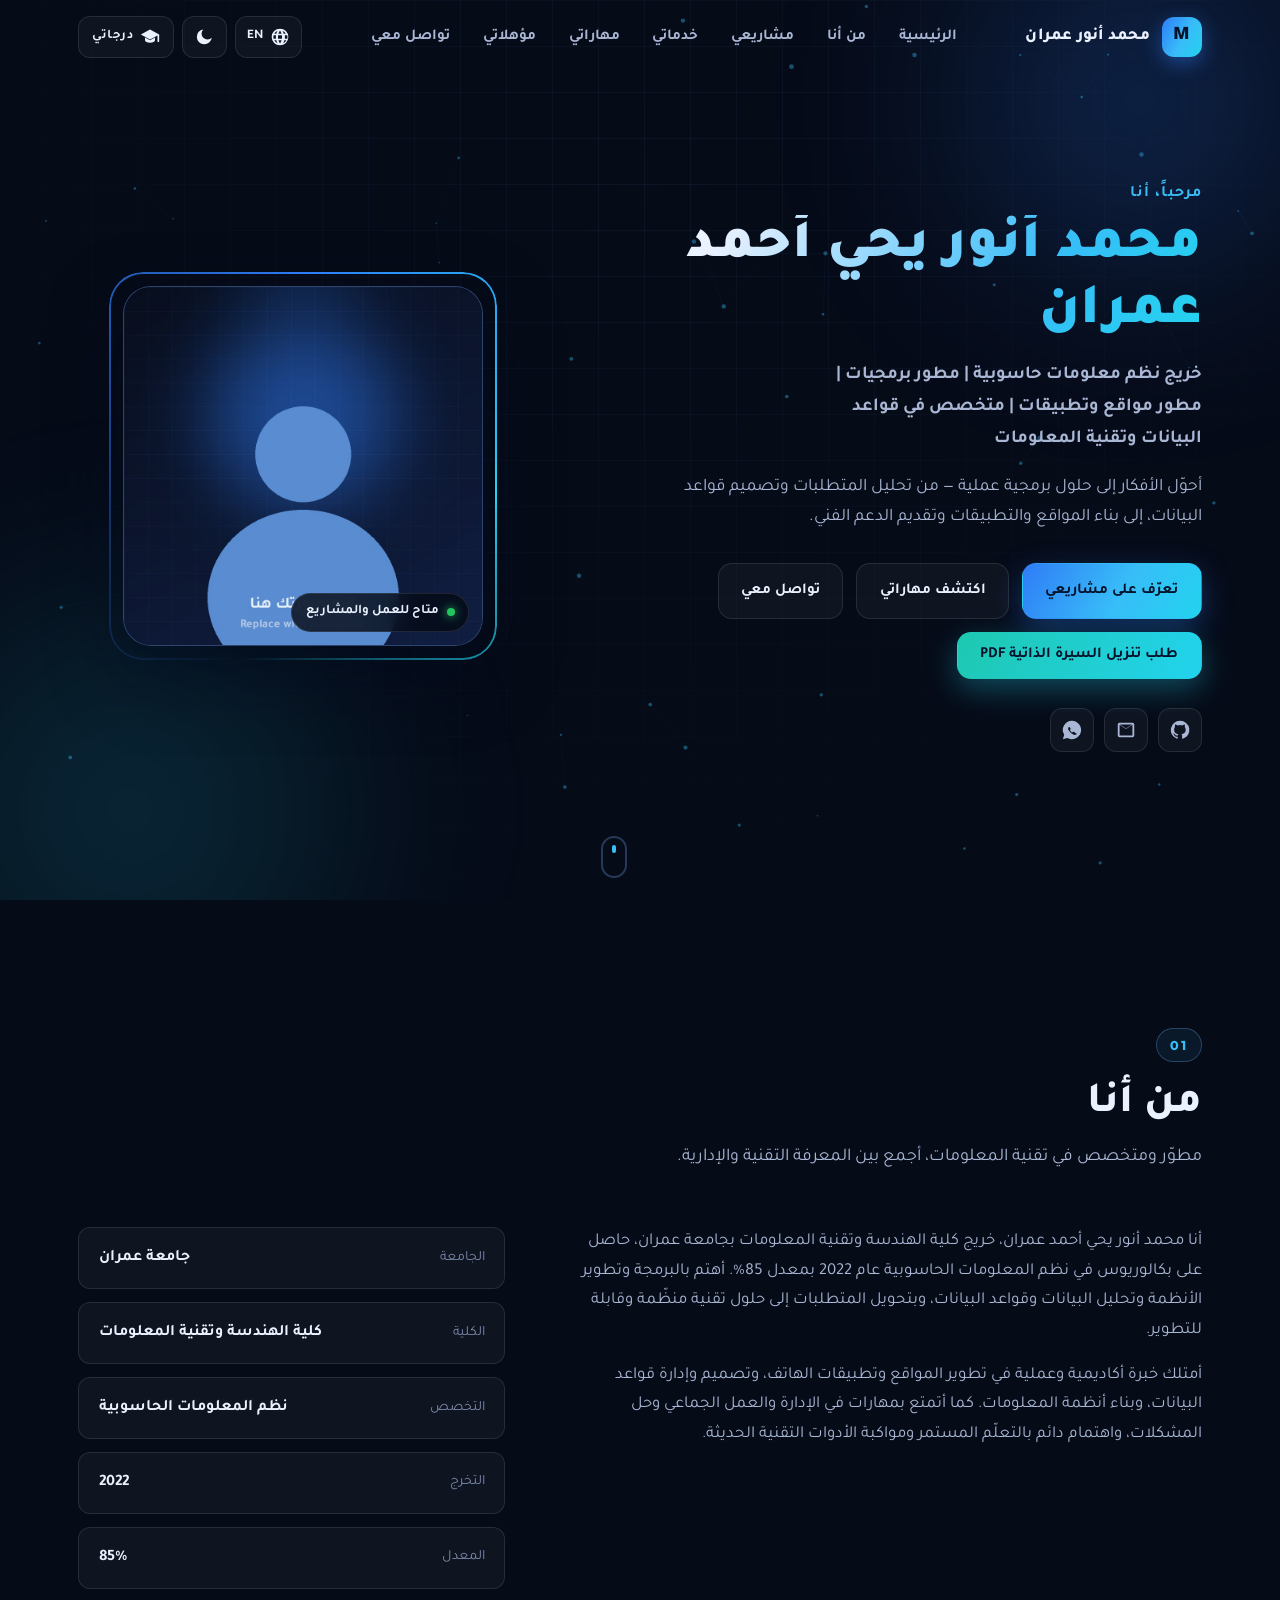
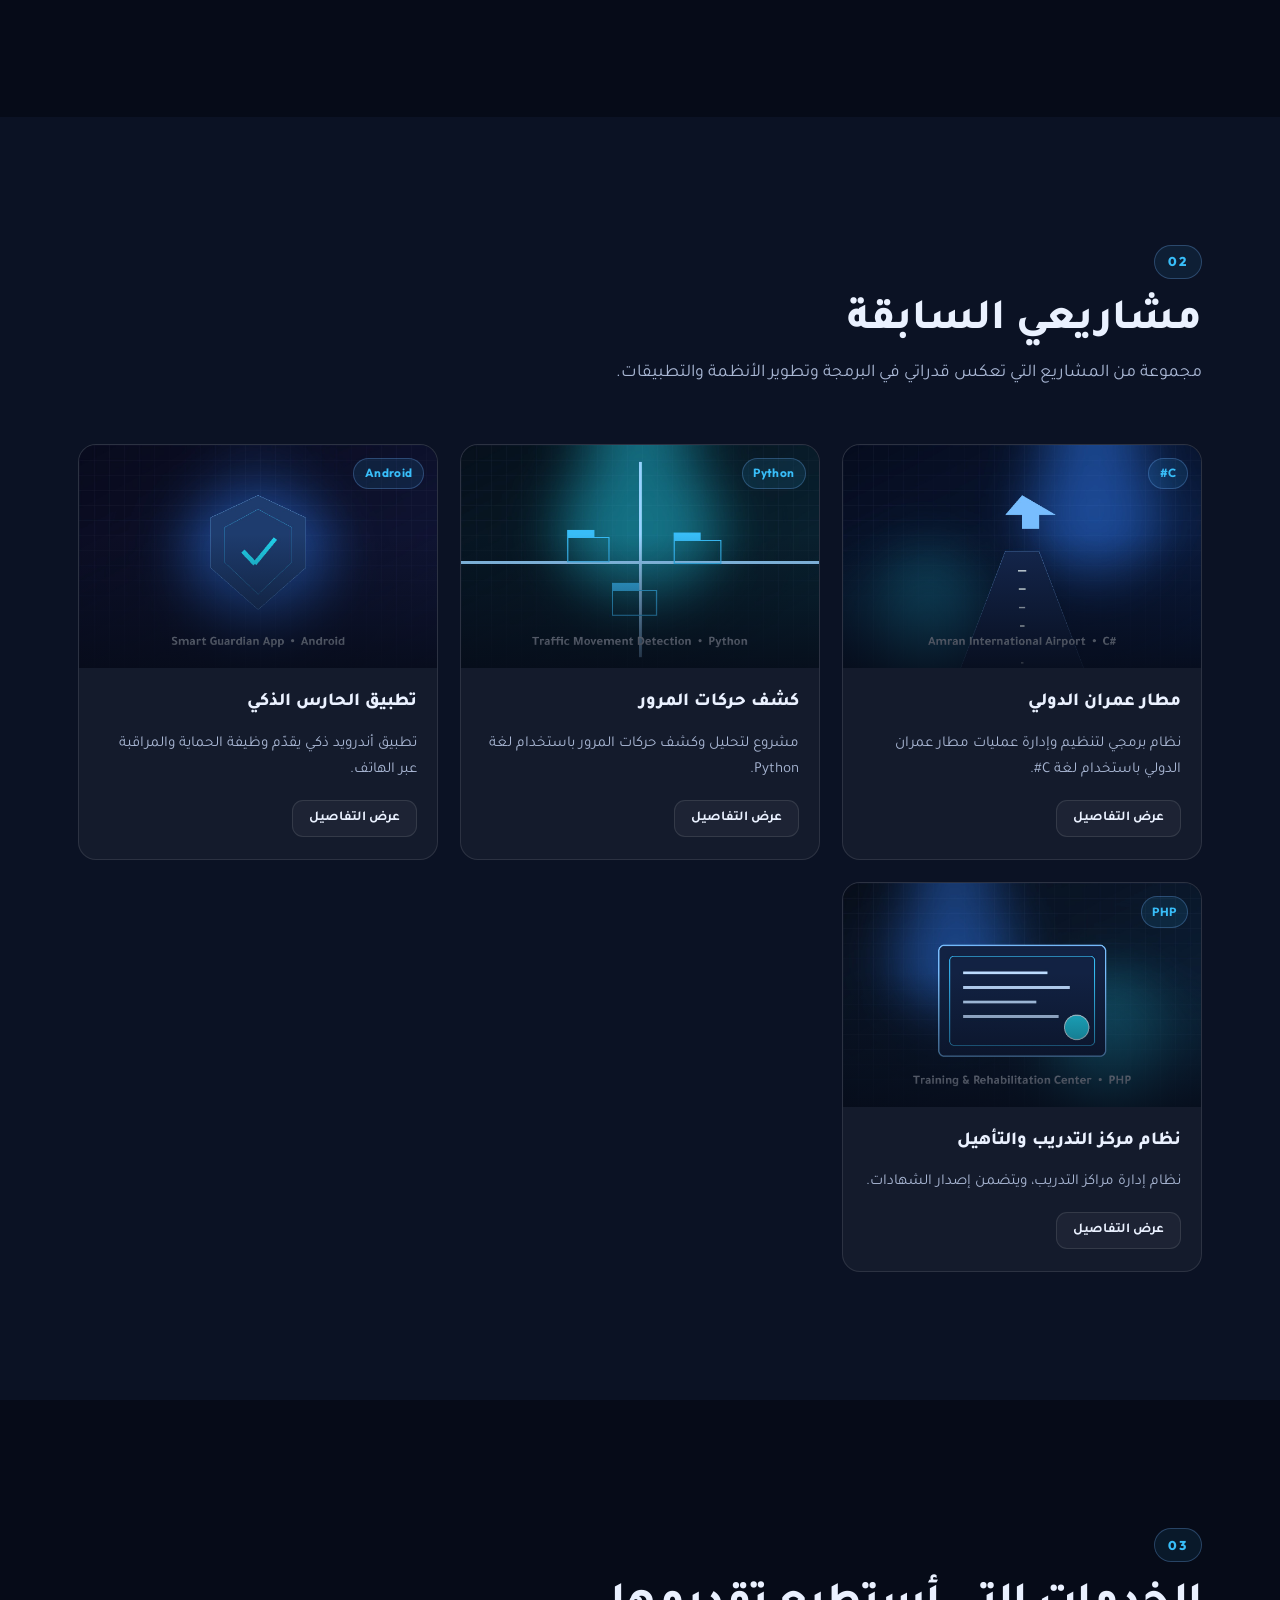
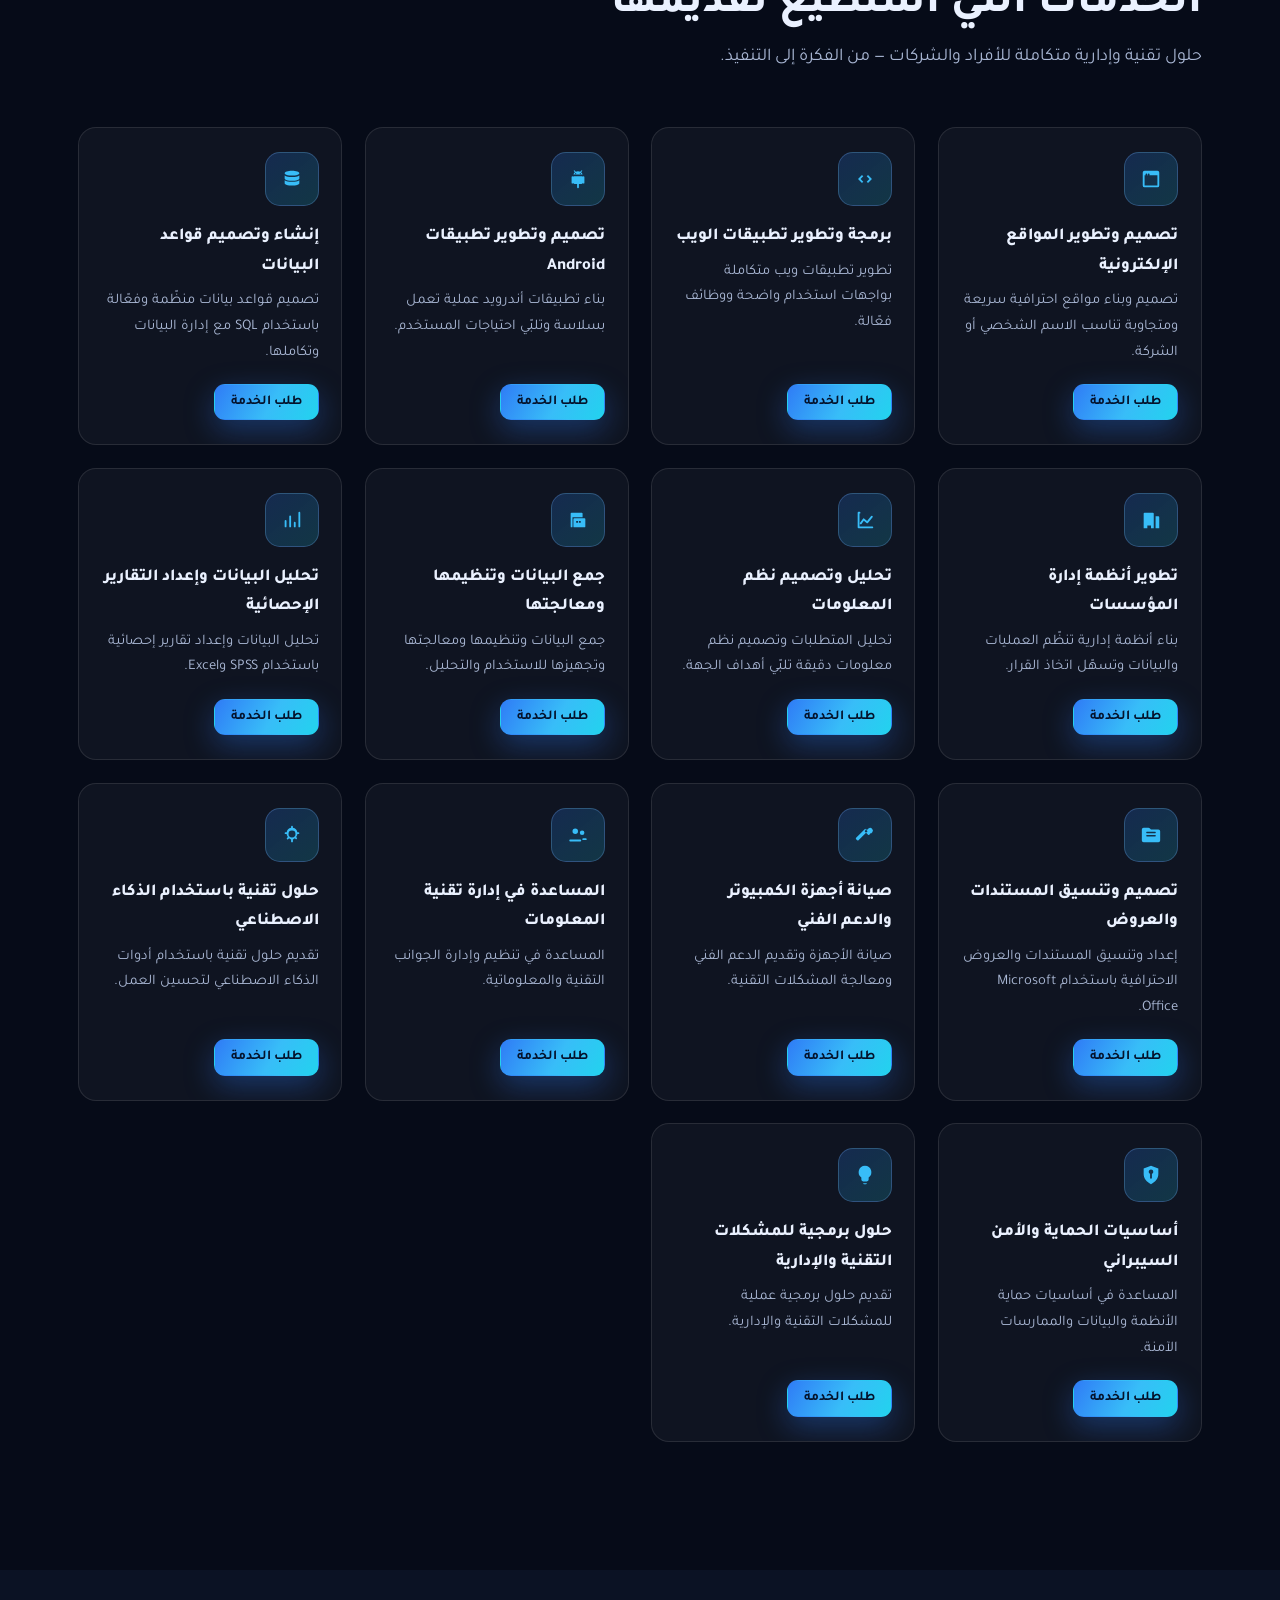
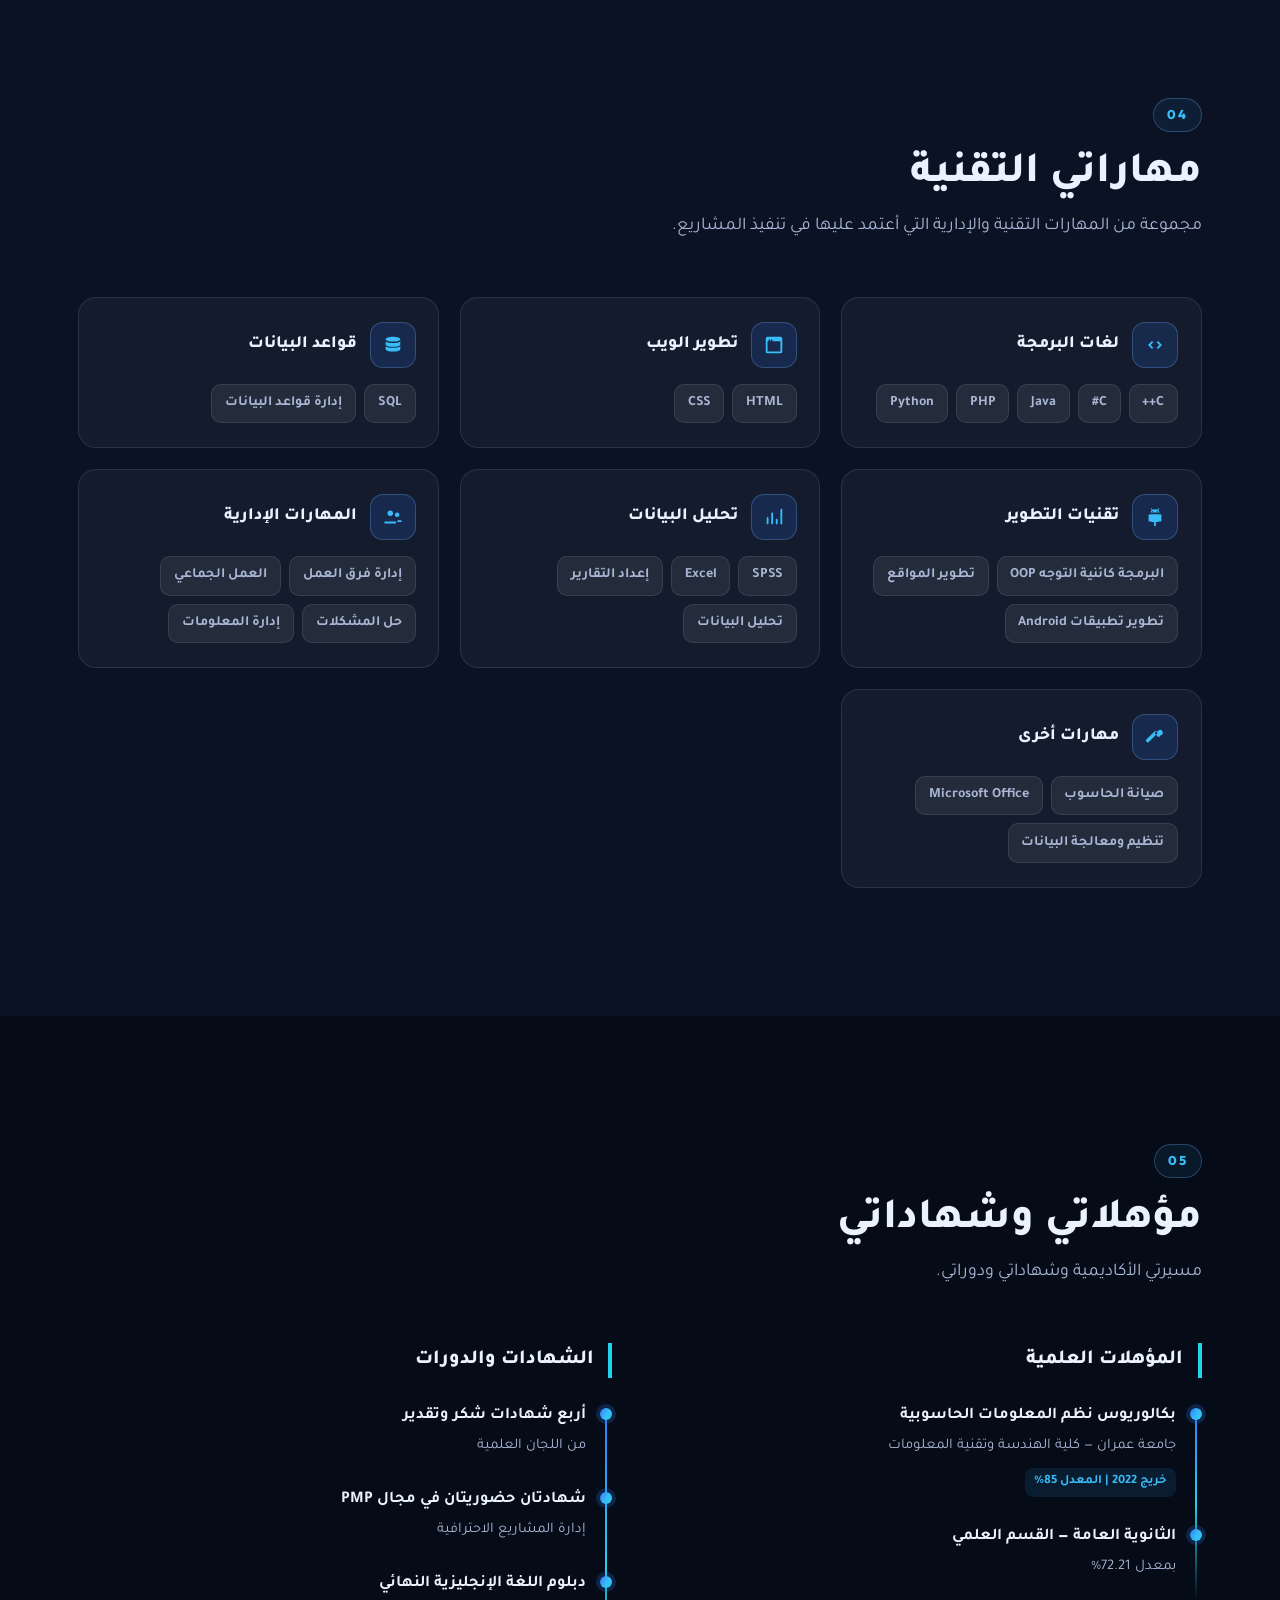
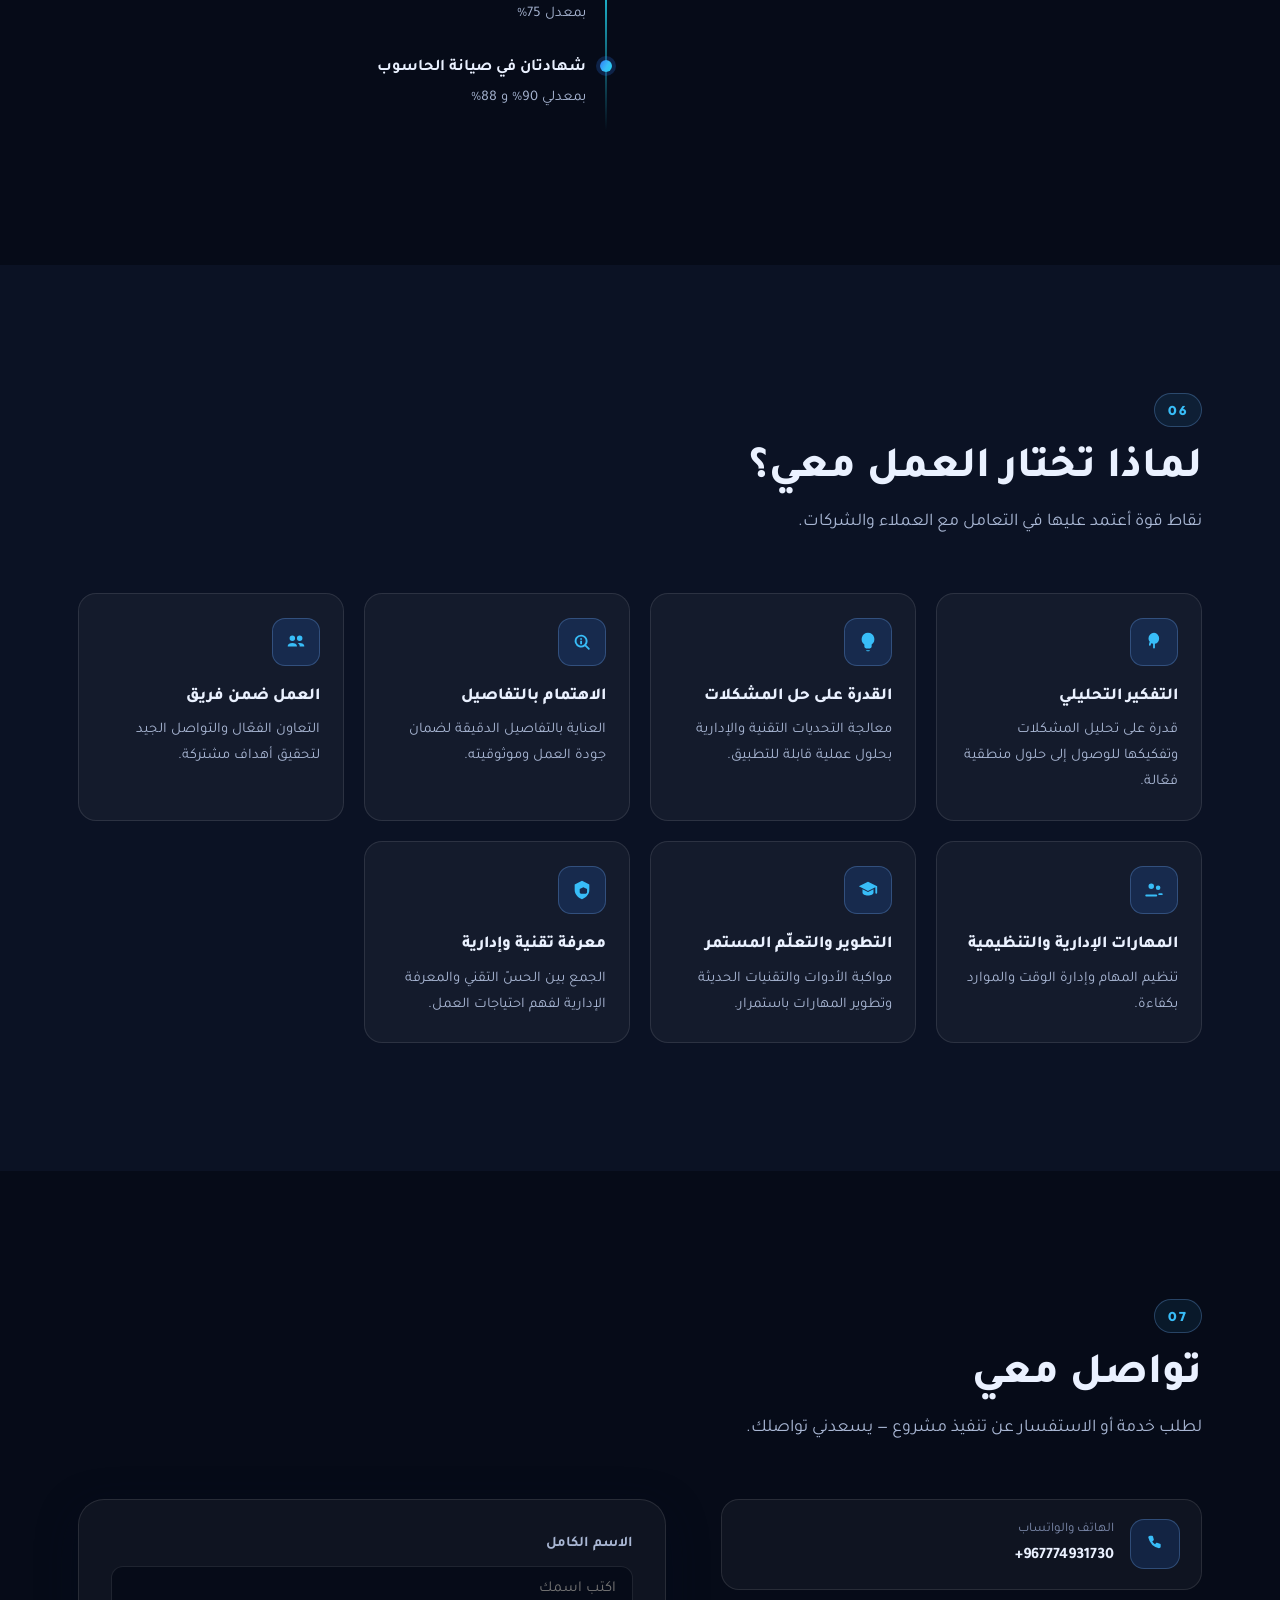
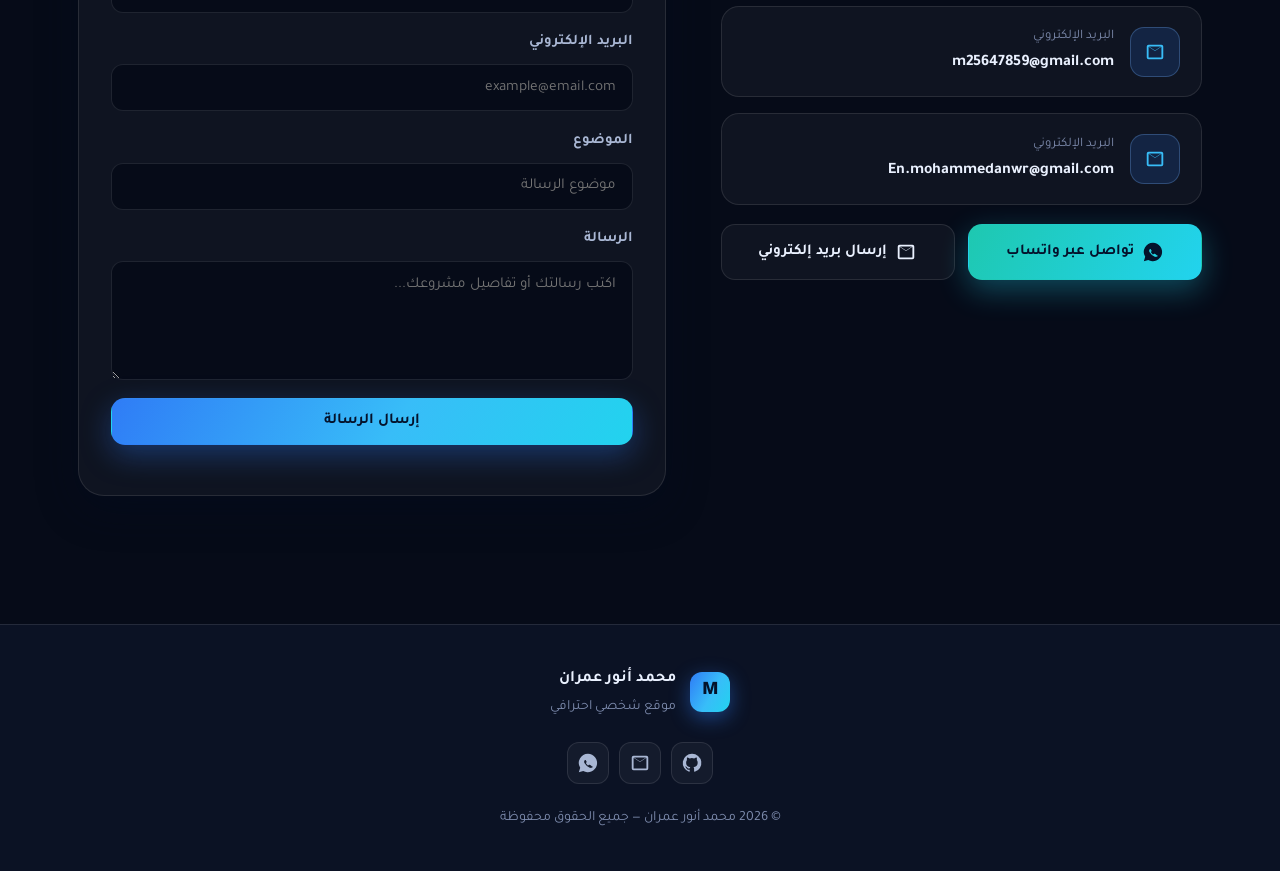
==== commit a2b56b0b: "feat: CV request/approval/download flow with private KV storage Replace the direct CV PDF download w" ====
--- a/index.html
+++ b/index.html
@@ -33,7 +33,7 @@
   <link rel="preconnect" href="https://fonts.gstatic.com" crossorigin />
   <link href="https://fonts.googleapis.com/css2?family=Cairo:wght@300;400;600;700;800;900&family=Tajawal:wght@300;400;500;700;800&family=Outfit:wght@300;400;500;600;700;800&display=swap" rel="stylesheet" />
 
-  <link rel="stylesheet" href="assets/css/style.css?v=5" />
+  <link rel="stylesheet" href="assets/css/style.css?v=6" />
   <link rel="icon" href="data:image/svg+xml,%3Csvg xmlns='http://www.w3.org/2000/svg' viewBox='0 0 100 100'%3E%3Crect width='100' height='100' rx='22' fill='%23060b18'/%3E%3Ctext x='50' y='68' font-size='58' font-family='Arial' font-weight='bold' fill='%2338bdf8' text-anchor='middle'%3EM%3C/text%3E%3C/svg%3E" />
 
   <!-- Structured data -->
@@ -91,6 +91,11 @@
           <svg class="icon-sun" viewBox="0 0 24 24" width="20" height="20"><path fill="currentColor" d="M12 17a5 5 0 1 0 0-10 5 5 0 0 0 0 10Zm0 4v-2m0-18V3m9 9h-2M5 12H3m15.4-6.4-1.4 1.4M7 17l-1.4 1.4m0-12.8L7 7m10 10 1.4 1.4M12 12a5 5 0 0 0 0 0Z" stroke="currentColor" stroke-width="2" fill="none" stroke-linecap="round"/></svg>
         </button>
 
+        <button id="gradesToggle" class="icon-btn icon-btn--text" aria-expanded="false" aria-controls="gradesPanel" title="درجاتي / My Grades">
+          <svg viewBox="0 0 24 24" width="20" height="20"><path fill="currentColor" d="M12 3 1 9l11 6 9-4.9V17a1 1 0 1 0 2 0V9l-11-6Zm-6 9.5V16c0 1.7 2.7 3 6 3s6-1.3 6-3v-3.5l-6 3.3-6-3.3Z"/></svg>
+          <span class="icon-btn__label" data-grades-label>درجاتي</span>
+        </button>
+
         <button id="menuToggle" class="menu-btn" aria-label="Menu" aria-expanded="false">
           <span></span><span></span><span></span>
         </button>
@@ -113,9 +118,9 @@
             <a href="#projects" class="btn btn--primary" data-field="hero.buttons.projects">تعرّف على مشاريعي</a>
             <a href="#skills" class="btn btn--ghost" data-field="hero.buttons.skills">اكتشف مهاراتي</a>
             <a href="#contact" class="btn btn--ghost" data-field="hero.buttons.contact">تواصل معي</a>
-            <a id="cvDownload" href="#" class="btn btn--accent" data-field="hero.buttons.cv" download>
+            <button type="button" id="cvRequestBtn" class="btn btn--accent" data-field="hero.buttons.cv">
               <svg viewBox="0 0 24 24" width="18" height="18"><path fill="currentColor" d="M12 3a1 1 0 0 1 1 1v9.6l2.3-2.3a1 1 0 1 1 1.4 1.4l-4 4a1 1 0 0 1-1.4 0l-4-4a1 1 0 1 1 1.4-1.4L11 13.6V4a1 1 0 0 1 1-1ZM5 19a1 1 0 0 1 1-1h12a1 1 0 1 1 0 2H6a1 1 0 0 1-1-1Z"/></svg>
-            </a>
+            </button>
           </div>
 
           <div class="hero__social" id="heroSocial"></div>
@@ -294,7 +299,80 @@
     </div>
   </div>
 
-  <script src="assets/js/data.js?v=5"></script>
-  <script src="assets/js/app.js?v=5"></script>
+  <!-- ============ GRADES PANEL (hidden by default) ============ -->
+  <section class="grades-panel" id="gradesPanel" aria-hidden="true" role="region" aria-label="درجاتي">
+    <div class="grades-panel__inner">
+      <header class="grades-panel__head">
+        <div>
+          <h2 class="grades-panel__title" data-grades-title>درجاتي الأكاديمية</h2>
+          <p class="grades-panel__subtitle" data-grades-subtitle></p>
+        </div>
+        <button class="grades-panel__close" id="gradesClose" aria-label="إغلاق">&times;</button>
+      </header>
+      <div class="grades-panel__body" id="gradesBody"></div>
+    </div>
+  </section>
+
+  <!-- ============ CV REQUEST MODAL ============ -->
+  <div class="modal" id="cvModal" aria-hidden="true" role="dialog" aria-modal="true" aria-labelledby="cvModalTitle">
+    <div class="modal__backdrop" data-cv-close></div>
+    <div class="modal__dialog modal__dialog--form">
+      <button class="modal__close" data-cv-close aria-label="إغلاق">&times;</button>
+      <h3 id="cvModalTitle" data-cv="title">طلب تنزيل السيرة الذاتية (PDF)</h3>
+      <p class="muted" data-cv="intro"></p>
+
+      <form id="cvRequestForm" novalidate>
+        <div class="field">
+          <label for="cv-name" data-cv="nameLabel"></label>
+          <input type="text" id="cv-name" name="name" autocomplete="name" required />
+          <small class="field__error" data-cv-err="name"></small>
+        </div>
+        <div class="field">
+          <label for="cv-email" data-cv="emailLabel"></label>
+          <input type="email" id="cv-email" name="email" autocomplete="email" required />
+          <small class="field__error" data-cv-err="email"></small>
+        </div>
+        <div class="field">
+          <label for="cv-reason" data-cv="reasonLabel"></label>
+          <textarea id="cv-reason" name="reason" rows="3"></textarea>
+        </div>
+        <!-- Honeypot anti-spam -->
+        <div class="hp" aria-hidden="true"><label>Website<input type="text" name="website" tabindex="-1" autocomplete="off" /></label></div>
+
+        <div class="cv-actions">
+          <button type="submit" class="btn btn--primary" id="cvSubmit" data-cv="submit"></button>
+          <a class="btn btn--accent" id="cvWhatsapp" href="#" target="_blank" rel="noopener" data-cv="whatsapp"></a>
+        </div>
+        <p class="form-status" id="cvStatus" role="status" aria-live="polite"></p>
+        <p class="cv-have"><a href="#" id="cvHaveToken" data-cv="haveToken"></a></p>
+      </form>
+    </div>
+  </div>
+
+  <!-- ============ CV CONSENT / DOWNLOAD MODAL ============ -->
+  <div class="modal" id="cvConsentModal" aria-hidden="true" role="dialog" aria-modal="true" aria-labelledby="cvConsentTitle">
+    <div class="modal__backdrop" data-consent-close></div>
+    <div class="modal__dialog modal__dialog--form">
+      <button class="modal__close" data-consent-close aria-label="إغلاق">&times;</button>
+      <h3 id="cvConsentTitle" data-consent="title"></h3>
+      <p class="muted" data-consent="intro"></p>
+      <ul class="consent-list" id="cvConsentList"></ul>
+      <label class="consent-check">
+        <input type="checkbox" id="cvConsentAgree" />
+        <span data-consent="agree"></span>
+      </label>
+      <div class="cv-actions">
+        <button type="button" class="btn btn--primary" id="cvConsentDownload" disabled data-consent="download"></button>
+        <button type="button" class="btn btn--ghost" id="cvConsentCancel" data-consent="cancel" data-consent-close></button>
+      </div>
+      <p class="form-status" id="cvConsentStatus" role="status" aria-live="polite"></p>
+    </div>
+  </div>
+
+  <script src="assets/js/data.js?v=6"></script>
+  <script src="assets/js/grades.js?v=6"></script>
+  <script src="assets/js/app.js?v=6"></script>
+  <script src="assets/js/grades-ui.js?v=6"></script>
+  <script src="assets/js/cv-request.js?v=6"></script>
 </body>
 </html>
--- a/assets/css/style.css
+++ b/assets/css/style.css
@@ -401,6 +401,78 @@
 .modal__body h3 { margin: 0 0 .7rem; font-size: 1.4rem; }
 .modal__body .tags { margin-bottom: .9rem; }
 .modal__body p { color: var(--text-soft); margin: 0; }
+.modal__dialog--form { width: min(560px, 100%); padding: 1.6rem 1.6rem 1.8rem; }
+.modal__dialog--form h3 { margin: 0 0 .5rem; font-size: 1.3rem; padding-inline-end: 2.5rem; }
+.modal__dialog--form .muted { color: var(--text-dim); font-size: .92rem; margin: 0 0 1.1rem; }
+.modal__dialog--form .field { margin-bottom: .9rem; }
+.modal__dialog--form label { display: block; font-size: .9rem; margin-bottom: .35rem; color: var(--text-soft); }
+.modal__dialog--form input, .modal__dialog--form textarea {
+  width: 100%; padding: .75rem .9rem; border-radius: var(--radius-sm); border: 1px solid var(--border);
+  background: var(--surface); color: var(--text); font-family: inherit; font-size: .95rem; resize: vertical;
+}
+.modal__dialog--form input:focus, .modal__dialog--form textarea:focus { outline: none; border-color: var(--brand-2); }
+.cv-actions { display: flex; flex-wrap: wrap; gap: .6rem; margin-top: .4rem; }
+.cv-actions .btn { flex: 1 1 auto; justify-content: center; }
+.cv-have { margin: .9rem 0 0; font-size: .88rem; }
+.cv-have a { color: var(--brand-2); text-decoration: underline; text-underline-offset: 3px; }
+
+/* ---------- Consent modal ---------- */
+.consent-list { margin: 0 0 1rem; padding-inline-start: 1.2rem; display: grid; gap: .5rem; }
+.consent-list li { color: var(--text-soft); font-size: .92rem; line-height: 1.6; }
+.consent-check {
+  display: flex; gap: .6rem; align-items: flex-start; margin-bottom: 1.1rem;
+  padding: .8rem .9rem; border-radius: var(--radius-sm);
+  background: var(--surface); border: 1px solid var(--border); font-size: .92rem; cursor: pointer;
+}
+.consent-check input { margin-top: .2rem; width: 1.05rem; height: 1.05rem; flex: none; accent-color: var(--brand-2); }
+.consent-check span { color: var(--text-soft); }
+
+/* ---------- Grades button ---------- */
+.icon-btn--text { width: auto; gap: .45rem; padding: 0 .8rem; }
+
+/* ---------- Grades panel (collapsible, hidden by default) ---------- */
+.grades-panel {
+  position: fixed; inset: 0; z-index: 190; display: grid; place-items: start center;
+  padding: clamp(.8rem, 4vw, 3rem) var(--gutter);
+  overflow-y: auto; background: rgba(2, 6, 18, .78); backdrop-filter: blur(8px);
+  opacity: 0; visibility: hidden; transition: opacity .35s var(--ease), visibility .35s;
+}
+.grades-panel.open { opacity: 1; visibility: visible; }
+.grades-panel__inner {
+  width: min(1080px, 100%); background: var(--bg-elev); border: 1px solid var(--border-strong);
+  border-radius: var(--radius-lg); box-shadow: var(--shadow-lg); padding: clamp(1.1rem, 3vw, 2rem);
+  transform: translateY(-18px); transition: transform .4s var(--ease);
+}
+.grades-panel.open .grades-panel__inner { transform: none; }
+.grades-panel__head { display: flex; align-items: flex-start; justify-content: space-between; gap: 1rem; margin-bottom: 1.2rem; }
+.grades-panel__title { margin: 0; font-size: clamp(1.25rem, 3vw, 1.7rem); }
+.grades-panel__subtitle { margin: .3rem 0 0; color: var(--text-dim); font-size: .92rem; }
+.grades-panel__close { width: 40px; height: 40px; flex: none; border-radius: 12px; border: 1px solid var(--border); background: var(--surface); color: var(--text); font-size: 1.5rem; line-height: 1; }
+.grades-panel__close:hover { background: var(--surface-2); }
+
+.grade-level { margin-bottom: 1.4rem; }
+.grade-level__head {
+  display: flex; align-items: baseline; justify-content: space-between; flex-wrap: wrap; gap: .4rem;
+  padding: .55rem .9rem; border-radius: var(--radius-sm); margin-bottom: .8rem;
+  background: var(--brand-grad); color: #04122b; font-weight: 800;
+}
+.grade-level__year { font-size: .82rem; font-weight: 700; opacity: .85; }
+.grade-sem { margin-bottom: 1rem; }
+.grade-sem__title { font-size: .98rem; font-weight: 700; margin: 0 0 .5rem; color: var(--text); display: flex; align-items: center; gap: .5rem; }
+.grade-sem__title::before { content: ""; width: 8px; height: 8px; border-radius: 50%; background: var(--brand-2); flex: none; }
+.grade-sem__pending {
+  padding: .9rem 1rem; border-radius: var(--radius-sm); border: 1px dashed var(--border-strong);
+  background: var(--surface); color: var(--text-dim); font-size: .92rem; text-align: center;
+}
+.grade-table { width: 100%; border-collapse: collapse; font-size: .92rem; }
+.grade-table th, .grade-table td { padding: .55rem .7rem; text-align: start; border-bottom: 1px solid var(--border); }
+.grade-table th { font-weight: 700; color: var(--text-soft); font-size: .82rem; text-transform: none; }
+.grade-table td.num, .grade-table th.num { text-align: center; width: 88px; font-variant-numeric: tabular-nums; }
+.grade-table td.grade-val { font-weight: 700; }
+.grade-badge { display: inline-block; padding: .18rem .6rem; border-radius: 999px; font-size: .78rem; font-weight: 700; }
+.grade-badge--pass { background: rgba(34, 197, 94, .16); color: #22c55e; }
+.grade-badge--fail { background: rgba(239, 68, 68, .16); color: #ef4444; }
+.grade-sem__avg { margin-top: .5rem; font-size: .86rem; color: var(--text-dim); text-align: end; }
 
 /* ---------- Reveal animation ---------- */
 .reveal { opacity: 0; transform: translateY(28px); transition: opacity .7s var(--ease), transform .7s var(--ease); }
@@ -443,6 +515,13 @@
   .section__title { font-size: 1.6rem; }
   .hero__badge { inset-inline-start: 50%; transform: translateX(-50%); }
   html[dir="ltr"] .hero__badge { transform: translateX(50%); }
+  /* Grades panel: keep the button label, it is the main entry point */
+  .icon-btn--text { padding: 0 .55rem; }
+  .grade-table { font-size: .86rem; }
+  .grade-table th, .grade-table td { padding: .45rem .5rem; }
+  .grade-table td.num, .grade-table th.num { width: 62px; }
+  .grades-panel__head { flex-direction: column; }
+  .cv-actions .btn { flex: 1 1 100%; }
 }
 
 /* Draft preview banner (index.html?preview=1) — fixed at the bottom so it never
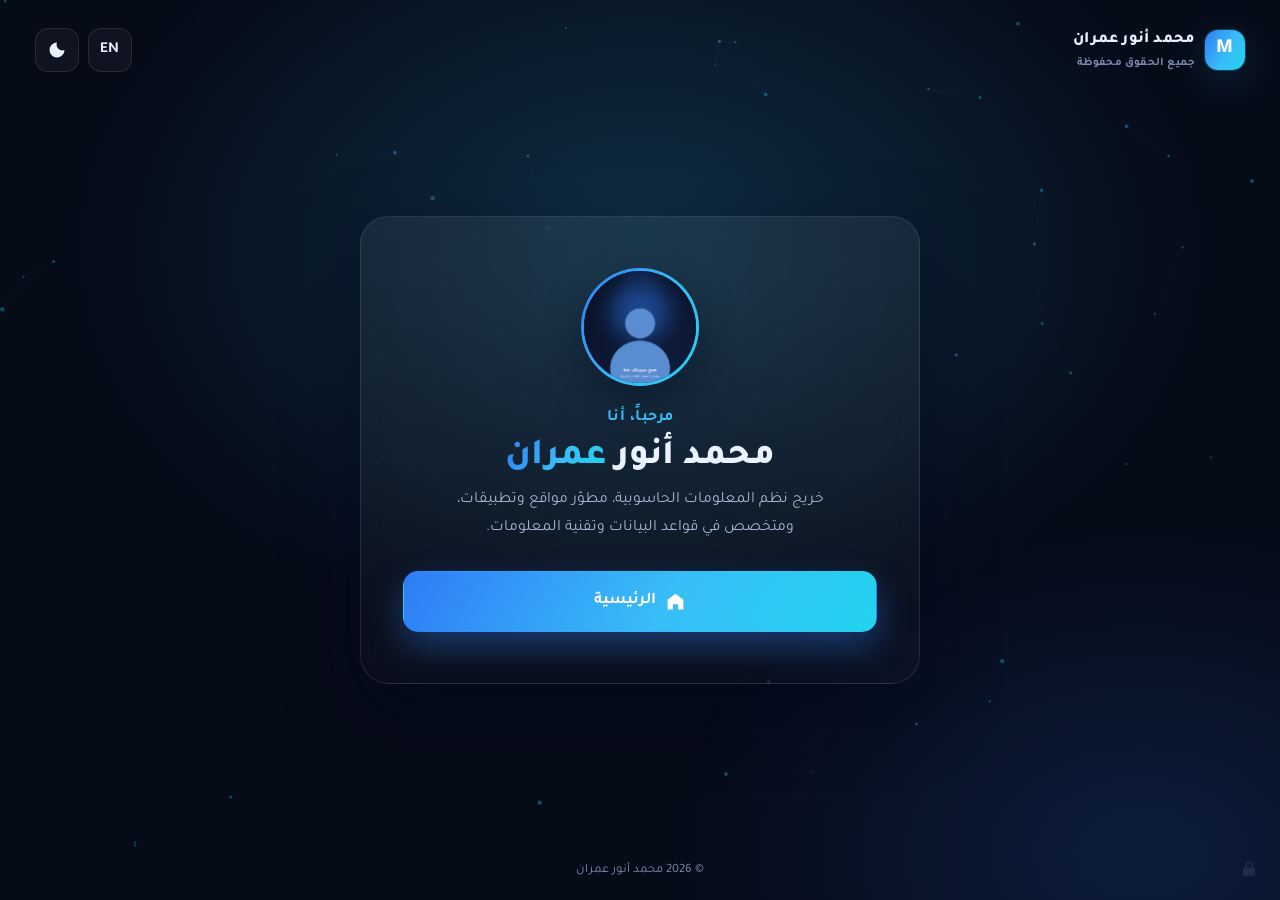
==== commit ebf7ecac: "feat: CV management platform — dashboard, live content, private CV uploads Turn the bilingual CV sit" ====
--- a/index.html
+++ b/index.html
@@ -1,378 +1,79 @@
 <!DOCTYPE html>
-<html lang="ar" dir="rtl">
+<html lang="ar" dir="rtl" data-theme="dark">
 <head>
   <meta charset="UTF-8" />
   <meta name="viewport" content="width=device-width, initial-scale=1.0" />
-  <title>محمد أنور عمران | مطوّر برمجيات ومتخصص نظم معلومات</title>
-
-  <!-- SEO -->
-  <meta name="description" content="الموقع الشخصي لمحمد أنور يحي أحمد عمران — خريج نظم معلومات حاسوبية، مطور مواقع وتطبيقات، متخصص في قواعد البيانات وتقنية المعلومات. سيرة ذاتية، مشاريع، وخدمات تقنية." />
-  <meta name="keywords" content="محمد أنور عمران, Mohammed Anwar Omran, مطور برمجيات, نظم معلومات حاسوبية, تطوير مواقع, تطوير تطبيقات, قواعد بيانات, PHP, C#, Python, Android, تقنية المعلومات" />
-  <meta name="author" content="Mohammed Anwar Yahya Ahmed Omran" />
+  <title>محمد أنور عمران | مرحباً</title>
+  <meta name="description" content="الواجهة الرئيسية — محمد أنور يحي أحمد عمران. الدخول إلى الموقع أو لوحة التحكم." />
   <meta name="robots" content="index, follow" />
   <meta name="theme-color" content="#060b18" />
   <link rel="canonical" href="https://enmohammedanwr-coder.github.io/resume-website/" />
+  <meta property="og:type" content="website" />
+  <meta property="og:title" content="محمد أنور عمران" />
+  <meta property="og:description" content="الواجهة الرئيسية — محمد أنور يحي أحمد عمران." />
+  <meta property="og:image" content="assets/img/profile.jpg" />
 
-  <!-- Open Graph -->
-  <meta property="og:type" content="website" />
-  <meta property="og:title" content="محمد أنور عمران | مطوّر برمجيات ومتخصص نظم معلومات" />
-  <meta property="og:description" content="الموقع الشخصي لمحمد أنور عمران — سيرة ذاتية، مشاريع، وخدمات تقنية متكاملة." />
-  <meta property="og:image" content="https://enmohammedanwr-coder.github.io/resume-website/assets/img/profile.jpg" />
-  <meta property="og:url" content="https://enmohammedanwr-coder.github.io/resume-website/" />
-  <meta property="og:locale" content="ar_AR" />
-  <meta property="og:locale:alternate" content="en_US" />
+  <link rel="icon" href="data:image/svg+xml,%3Csvg xmlns='http://www.w3.org/2000/svg' viewBox='0 0 100 100'%3E%3Crect width='100' height='100' rx='22' fill='%23060b18'/%3E%3Ctext x='50' y='70' font-size='56' font-family='Arial' font-weight='bold' fill='%2338bdf8' text-anchor='middle'%3EM%3C/text%3E%3C/svg%3E" />
 
-  <!-- Twitter -->
-  <meta name="twitter:card" content="summary_large_image" />
-  <meta name="twitter:title" content="محمد أنور عمران | مطوّر برمجيات ومتخصص نظم معلومات" />
-  <meta name="twitter:description" content="الموقع الشخصي لمحمد أنور عمران — سيرة ذاتية، مشاريع، وخدمات تقنية متكاملة." />
-  <meta name="twitter:image" content="https://enmohammedanwr-coder.github.io/resume-website/assets/img/profile.jpg" />
-
-  <!-- Fonts (Arabic + Latin) -->
   <link rel="preconnect" href="https://fonts.googleapis.com" />
   <link rel="preconnect" href="https://fonts.gstatic.com" crossorigin />
   <link href="https://fonts.googleapis.com/css2?family=Cairo:wght@300;400;600;700;800;900&family=Tajawal:wght@300;400;500;700;800&family=Outfit:wght@300;400;500;600;700;800&display=swap" rel="stylesheet" />
 
-  <link rel="stylesheet" href="assets/css/style.css?v=6" />
-  <link rel="icon" href="data:image/svg+xml,%3Csvg xmlns='http://www.w3.org/2000/svg' viewBox='0 0 100 100'%3E%3Crect width='100' height='100' rx='22' fill='%23060b18'/%3E%3Ctext x='50' y='68' font-size='58' font-family='Arial' font-weight='bold' fill='%2338bdf8' text-anchor='middle'%3EM%3C/text%3E%3C/svg%3E" />
-
-  <!-- Structured data -->
-  <script type="application/ld+json">
-  {
-    "@context": "https://schema.org",
-    "@type": "Person",
-    "name": "Mohammed Anwar Yahya Ahmed Omran",
-    "alternateName": "محمد أنور يحي أحمد عمران",
-    "jobTitle": "Software Developer & Computer Information Systems Specialist",
-    "alumniOf": "Amran University",
-    "knowsAbout": ["Software Development", "Web Development", "Databases", "Android Development", "Data Analysis", "Information Technology"],
-    "email": "mailto:En.mohammedanwr@gmail.com",
-    "telephone": "+967774931730"
-  }
-  </script>
+  <!-- shared tokens (theme variables) + landing styles -->
+  <link rel="stylesheet" href="assets/css/style.css?v=7" />
+  <link rel="stylesheet" href="assets/css/landing.css?v=7" />
 </head>
 <body>
-  <!-- Animated tech background -->
-  <div class="bg-canvas" aria-hidden="true">
-    <div class="bg-grid"></div>
-    <div class="bg-glow glow-1"></div>
-    <div class="bg-glow glow-2"></div>
-    <canvas id="particles"></canvas>
-  </div>
+  <canvas id="particles" aria-hidden="true"></canvas>
 
-  <!-- ============ HEADER / NAV ============ -->
-  <header id="header" class="header">
-    <div class="container header__inner">
-      <a href="#home" class="brand">
-        <span class="brand__mark">M</span>
-        <span class="brand__text" data-field="brand">محمد أنور عمران</span>
-      </a>
-
-      <nav class="nav" id="nav" aria-label="Main navigation">
-        <ul class="nav__list">
-          <li><a href="#home" class="nav__link" data-nav="home">الرئيسية</a></li>
-          <li><a href="#about" class="nav__link" data-nav="about">من أنا</a></li>
-          <li><a href="#projects" class="nav__link" data-nav="projects">مشاريعي</a></li>
-          <li><a href="#services" class="nav__link" data-nav="services">خدماتي</a></li>
-          <li><a href="#skills" class="nav__link" data-nav="skills">مهاراتي</a></li>
-          <li><a href="#qualifications" class="nav__link" data-nav="qualifications">مؤهلاتي</a></li>
-          <li><a href="#contact" class="nav__link" data-nav="contact">تواصل معي</a></li>
-        </ul>
-      </nav>
-
-      <div class="header__actions">
-        <button id="langToggle" class="icon-btn" title="تبديل اللغة / Switch language" aria-label="Switch language">
-          <svg viewBox="0 0 24 24" width="20" height="20"><path fill="currentColor" d="M12 2a10 10 0 1 0 0 20 10 10 0 0 0 0-20Zm6.9 6h-2.5a15.6 15.6 0 0 0-1.3-3.4A8 8 0 0 1 18.9 8ZM12 4.1c.7 1 1.4 2.3 1.9 3.9h-3.8c.5-1.6 1.2-2.9 1.9-3.9ZM4.3 14a8 8 0 0 1 0-4h2.9a17 17 0 0 0 0 4H4.3Zm.8 2h2.5c.3 1.2.8 2.4 1.3 3.4A8 8 0 0 1 5.1 16Zm2.5-8H5.1a8 8 0 0 1 3.8-3.4A15.6 15.6 0 0 0 7.6 8ZM12 19.9c-.7-1-1.4-2.3-1.9-3.9h3.8c-.5 1.6-1.2 2.9-1.9 3.9ZM14.3 14H9.7a17 17 0 0 1 0-4h4.6a17 17 0 0 1 0 4Zm1.6 5.4c.5-1 1-2.2 1.3-3.4h2.5a8 8 0 0 1-3.8 3.4Zm1.9-5.4a17 17 0 0 0 0-4h2.9a8 8 0 0 1 0 4h-2.9Z"/></svg>
-          <span class="icon-btn__label" id="langLabel">EN</span>
-        </button>
-
-        <button id="themeToggle" class="icon-btn" title="الوضع الداكن/الفاتح" aria-label="Toggle theme">
-          <svg class="icon-moon" viewBox="0 0 24 24" width="20" height="20"><path fill="currentColor" d="M21.3 12.9a9 9 0 1 1-10.2-10 7 7 0 0 0 10.2 10Z"/></svg>
-          <svg class="icon-sun" viewBox="0 0 24 24" width="20" height="20"><path fill="currentColor" d="M12 17a5 5 0 1 0 0-10 5 5 0 0 0 0 10Zm0 4v-2m0-18V3m9 9h-2M5 12H3m15.4-6.4-1.4 1.4M7 17l-1.4 1.4m0-12.8L7 7m10 10 1.4 1.4M12 12a5 5 0 0 0 0 0Z" stroke="currentColor" stroke-width="2" fill="none" stroke-linecap="round"/></svg>
-        </button>
-
-        <button id="gradesToggle" class="icon-btn icon-btn--text" aria-expanded="false" aria-controls="gradesPanel" title="درجاتي / My Grades">
-          <svg viewBox="0 0 24 24" width="20" height="20"><path fill="currentColor" d="M12 3 1 9l11 6 9-4.9V17a1 1 0 1 0 2 0V9l-11-6Zm-6 9.5V16c0 1.7 2.7 3 6 3s6-1.3 6-3v-3.5l-6 3.3-6-3.3Z"/></svg>
-          <span class="icon-btn__label" data-grades-label>درجاتي</span>
-        </button>
-
-        <button id="menuToggle" class="menu-btn" aria-label="Menu" aria-expanded="false">
-          <span></span><span></span><span></span>
-        </button>
-      </div>
+  <!-- top bar: brand + theme/language -->
+  <header class="land-top">
+    <div class="land-brand">
+      <span class="mono" aria-hidden="true">M</span>
+      <span>
+        محمد أنور عمران
+        <small data-t="footer">جميع الحقوق محفوظة</small>
+      </span>
     </div>
-    <div class="scroll-progress" id="scrollProgress"></div>
+    <div class="land-actions">
+      <button class="icon-btn" id="langToggle" type="button" data-t-aria="lang" aria-label="English">EN</button>
+      <button class="icon-btn" id="themeToggle" type="button" data-t-aria="theme" aria-label="تبديل الوضع">
+        <svg viewBox="0 0 24 24" fill="currentColor" aria-hidden="true"><path d="M12 3a9 9 0 1 0 9 9 7 7 0 0 1-9-9Z"/></svg>
+      </button>
+    </div>
   </header>
 
-  <main>
-    <!-- ============ HERO ============ -->
-    <section id="home" class="hero">
-      <div class="container hero__inner">
-        <div class="hero__content reveal">
-          <span class="hero__greeting" data-field="hero.greeting">مرحباً، أنا</span>
-          <h1 class="hero__name" data-field="hero.name">محمد أنور يحي أحمد عمران</h1>
-          <h2 class="hero__title" data-field="hero.title"></h2>
-          <p class="hero__tagline" data-field="hero.tagline"></p>
+  <!-- welcome card -->
+  <main class="land-wrap">
+    <section class="land-card" aria-labelledby="landName">
+      <img class="land-photo" src="assets/img/profile.jpg" alt="محمد أنور عمران"
+           onerror="this.style.visibility='hidden'" />
+      <p class="land-greet" data-t="greeting">مرحباً، أنا</p>
+      <h1 class="land-name" id="landName">محمد أنور <span>عمران</span></h1>
+      <p class="land-role" data-t="role">خريج نظم المعلومات الحاسوبية، مطوّر مواقع وتطبيقات، ومتخصص في قواعد البيانات وتقنية المعلومات.</p>
 
-          <div class="hero__buttons">
-            <a href="#projects" class="btn btn--primary" data-field="hero.buttons.projects">تعرّف على مشاريعي</a>
-            <a href="#skills" class="btn btn--ghost" data-field="hero.buttons.skills">اكتشف مهاراتي</a>
-            <a href="#contact" class="btn btn--ghost" data-field="hero.buttons.contact">تواصل معي</a>
-            <button type="button" id="cvRequestBtn" class="btn btn--accent" data-field="hero.buttons.cv">
-              <svg viewBox="0 0 24 24" width="18" height="18"><path fill="currentColor" d="M12 3a1 1 0 0 1 1 1v9.6l2.3-2.3a1 1 0 1 1 1.4 1.4l-4 4a1 1 0 0 1-1.4 0l-4-4a1 1 0 1 1 1.4-1.4L11 13.6V4a1 1 0 0 1 1-1ZM5 19a1 1 0 0 1 1-1h12a1 1 0 1 1 0 2H6a1 1 0 0 1-1-1Z"/></svg>
-            </button>
-          </div>
+      <div class="land-cta">
+        <a class="btn-land btn-land--primary" href="/home">
+          <svg viewBox="0 0 24 24" fill="currentColor" aria-hidden="true"><path d="M12 3 3 10v11h6v-6h6v6h6V10L12 3Z"/></svg>
+          <span data-t="home">الرئيسية</span>
+        </a>
 
-          <div class="hero__social" id="heroSocial"></div>
-        </div>
-
-        <div class="hero__media reveal">
-          <div class="hero__photo-frame">
-            <div class="hero__photo-ring"></div>
-            <img id="profilePhoto" class="hero__photo" src="assets/img/profile.jpg" alt="صورة محمد أنور عمران" loading="eager" />
-            <div class="hero__badge">
-              <span class="dot"></span>
-              <span>متاح للعمل والمشاريع</span>
-            </div>
-          </div>
-        </div>
-      </div>
-      <a href="#about" class="scroll-cue" aria-label="Scroll down"><span></span></a>
-    </section>
-
-    <!-- ============ ABOUT ============ -->
-    <section id="about" class="section">
-      <div class="container">
-        <header class="section__head reveal">
-          <span class="section__tag">01</span>
-          <h2 class="section__title" data-field="about.title">من أنا</h2>
-          <p class="section__subtitle" data-field="about.lead"></p>
-        </header>
-        <div class="about__grid">
-          <div class="about__text reveal" id="aboutText"></div>
-          <aside class="about__facts reveal" id="aboutFacts"></aside>
-        </div>
-      </div>
-    </section>
-
-    <!-- ============ PROJECTS ============ -->
-    <section id="projects" class="section section--alt">
-      <div class="container">
-        <header class="section__head reveal">
-          <span class="section__tag">02</span>
-          <h2 class="section__title" data-field="projects.title">مشاريعي السابقة</h2>
-          <p class="section__subtitle" data-field="projects.subtitle"></p>
-        </header>
-        <div class="cards-grid" id="projectsGrid"></div>
-      </div>
-    </section>
-
-    <!-- ============ SERVICES ============ -->
-    <section id="services" class="section">
-      <div class="container">
-        <header class="section__head reveal">
-          <span class="section__tag">03</span>
-          <h2 class="section__title" data-field="services.title">الخدمات التي أستطيع تقديمها</h2>
-          <p class="section__subtitle" data-field="services.subtitle"></p>
-        </header>
-        <div class="cards-grid cards-grid--services" id="servicesGrid"></div>
-      </div>
-    </section>
-
-    <!-- ============ SKILLS ============ -->
-    <section id="skills" class="section section--alt">
-      <div class="container">
-        <header class="section__head reveal">
-          <span class="section__tag">04</span>
-          <h2 class="section__title" data-field="skills.title">مهاراتي التقنية</h2>
-          <p class="section__subtitle" data-field="skills.subtitle"></p>
-        </header>
-        <div class="skills-grid" id="skillsGrid"></div>
-      </div>
-    </section>
-
-    <!-- ============ QUALIFICATIONS ============ -->
-    <section id="qualifications" class="section">
-      <div class="container">
-        <header class="section__head reveal">
-          <span class="section__tag">05</span>
-          <h2 class="section__title" data-field="qualifications.title">مؤهلاتي وشهاداتي</h2>
-          <p class="section__subtitle" data-field="qualifications.subtitle"></p>
-        </header>
-        <div class="qual__grid">
-          <div class="qual__col reveal">
-            <h3 class="qual__col-title" data-field="qualifications.eduTitle"></h3>
-            <div class="timeline" id="eduTimeline"></div>
-          </div>
-          <div class="qual__col reveal">
-            <h3 class="qual__col-title" data-field="qualifications.certTitle"></h3>
-            <div class="timeline" id="certTimeline"></div>
-          </div>
-        </div>
-      </div>
-    </section>
-
-    <!-- ============ WHY ME ============ -->
-    <section id="why" class="section section--alt">
-      <div class="container">
-        <header class="section__head reveal">
-          <span class="section__tag">06</span>
-          <h2 class="section__title" data-field="why.title">لماذا تختار العمل معي؟</h2>
-          <p class="section__subtitle" data-field="why.subtitle"></p>
-        </header>
-        <div class="why-grid" id="whyGrid"></div>
-      </div>
-    </section>
-
-    <!-- ============ CONTACT ============ -->
-    <section id="contact" class="section">
-      <div class="container">
-        <header class="section__head reveal">
-          <span class="section__tag">07</span>
-          <h2 class="section__title" data-field="contact.title">تواصل معي</h2>
-          <p class="section__subtitle" data-field="contact.subtitle"></p>
-        </header>
-        <div class="contact__grid">
-          <div class="contact__info reveal" id="contactInfo"></div>
-
-          <form class="contact__form reveal" id="contactForm" novalidate>
-            <div class="field">
-              <label for="cf-name" data-field="contact.form.name"></label>
-              <input type="text" id="cf-name" name="name" autocomplete="name" required />
-              <small class="field__error" data-err="name"></small>
-            </div>
-            <div class="field">
-              <label for="cf-email" data-field="contact.form.email"></label>
-              <input type="email" id="cf-email" name="email" autocomplete="email" required />
-              <small class="field__error" data-err="email"></small>
-            </div>
-            <div class="field">
-              <label for="cf-subject" data-field="contact.form.subject"></label>
-              <input type="text" id="cf-subject" name="subject" required />
-              <small class="field__error" data-err="subject"></small>
-            </div>
-            <div class="field">
-              <label for="cf-message" data-field="contact.form.message"></label>
-              <textarea id="cf-message" name="message" rows="5" required></textarea>
-              <small class="field__error" data-err="message"></small>
-            </div>
-            <!-- Honeypot anti-spam -->
-            <div class="hp" aria-hidden="true"><label>Website<input type="text" name="website" tabindex="-1" autocomplete="off" /></label></div>
-            <button type="submit" class="btn btn--primary btn--block" id="cfSubmit" data-field="contact.form.submit"></button>
-            <p class="form-status" id="formStatus" role="status" aria-live="polite"></p>
-          </form>
-        </div>
+        <!-- The dashboard entry is intentionally NOT advertised here. It is
+             reached through the discreet corner dot or the keyboard shortcut,
+             and /admin enforces password login on the server regardless. -->
       </div>
     </section>
   </main>
 
-  <!-- ============ FOOTER ============ -->
-  <footer class="footer">
-    <div class="container footer__inner">
-      <div class="footer__brand">
-        <span class="brand__mark">M</span>
-        <div>
-          <strong data-field="brand">محمد أنور عمران</strong>
-          <p id="footerBuilt"></p>
-        </div>
-      </div>
-      <div class="footer__social" id="footerSocial"></div>
-      <p class="footer__copy">© <span id="year"></span> <span data-field="brand">محمد أنور عمران</span> — <span id="footerRights"></span></p>
-    </div>
+  <footer class="land-foot">
+    © <span id="year">2026</span> محمد أنور عمران
   </footer>
 
-  <button id="backToTop" class="back-to-top" aria-label="Back to top">
-    <svg viewBox="0 0 24 24" width="22" height="22"><path fill="currentColor" d="M12 5a1 1 0 0 1 .7.3l6 6a1 1 0 1 1-1.4 1.4L13 8.4V19a1 1 0 1 1-2 0V8.4l-4.3 4.3a1 1 0 1 1-1.4-1.4l6-6A1 1 0 0 1 12 5Z"/></svg>
+  <!-- very low-opacity lock dot: a second, subtler way into the dashboard -->
+  <button class="land-lock" id="adminLock" type="button" aria-label="دخول المشرف" title="دخول المشرف">
+    <svg viewBox="0 0 24 24" fill="currentColor" aria-hidden="true"><path d="M12 2a5 5 0 0 0-5 5v3H6a2 2 0 0 0-2 2v7a2 2 0 0 0 2 2h12a2 2 0 0 0 2-2v-7a2 2 0 0 0-2-2h-1V7a5 5 0 0 0-5-5Zm-3 8V7a3 3 0 1 1 6 0v3H9Z"/></svg>
   </button>
 
-  <!-- Project modal -->
-  <div class="modal" id="projectModal" aria-hidden="true" role="dialog" aria-modal="true">
-    <div class="modal__backdrop" data-close></div>
-    <div class="modal__dialog">
-      <button class="modal__close" data-close aria-label="Close">&times;</button>
-      <div class="modal__media"><img id="modalImg" src="" alt="" /></div>
-      <div class="modal__body">
-        <h3 id="modalTitle"></h3>
-        <div class="tags" id="modalTags"></div>
-        <p id="modalDesc"></p>
-      </div>
-    </div>
-  </div>
-
-  <!-- ============ GRADES PANEL (hidden by default) ============ -->
-  <section class="grades-panel" id="gradesPanel" aria-hidden="true" role="region" aria-label="درجاتي">
-    <div class="grades-panel__inner">
-      <header class="grades-panel__head">
-        <div>
-          <h2 class="grades-panel__title" data-grades-title>درجاتي الأكاديمية</h2>
-          <p class="grades-panel__subtitle" data-grades-subtitle></p>
-        </div>
-        <button class="grades-panel__close" id="gradesClose" aria-label="إغلاق">&times;</button>
-      </header>
-      <div class="grades-panel__body" id="gradesBody"></div>
-    </div>
-  </section>
-
-  <!-- ============ CV REQUEST MODAL ============ -->
-  <div class="modal" id="cvModal" aria-hidden="true" role="dialog" aria-modal="true" aria-labelledby="cvModalTitle">
-    <div class="modal__backdrop" data-cv-close></div>
-    <div class="modal__dialog modal__dialog--form">
-      <button class="modal__close" data-cv-close aria-label="إغلاق">&times;</button>
-      <h3 id="cvModalTitle" data-cv="title">طلب تنزيل السيرة الذاتية (PDF)</h3>
-      <p class="muted" data-cv="intro"></p>
-
-      <form id="cvRequestForm" novalidate>
-        <div class="field">
-          <label for="cv-name" data-cv="nameLabel"></label>
-          <input type="text" id="cv-name" name="name" autocomplete="name" required />
-          <small class="field__error" data-cv-err="name"></small>
-        </div>
-        <div class="field">
-          <label for="cv-email" data-cv="emailLabel"></label>
-          <input type="email" id="cv-email" name="email" autocomplete="email" required />
-          <small class="field__error" data-cv-err="email"></small>
-        </div>
-        <div class="field">
-          <label for="cv-reason" data-cv="reasonLabel"></label>
-          <textarea id="cv-reason" name="reason" rows="3"></textarea>
-        </div>
-        <!-- Honeypot anti-spam -->
-        <div class="hp" aria-hidden="true"><label>Website<input type="text" name="website" tabindex="-1" autocomplete="off" /></label></div>
-
-        <div class="cv-actions">
-          <button type="submit" class="btn btn--primary" id="cvSubmit" data-cv="submit"></button>
-          <a class="btn btn--accent" id="cvWhatsapp" href="#" target="_blank" rel="noopener" data-cv="whatsapp"></a>
-        </div>
-        <p class="form-status" id="cvStatus" role="status" aria-live="polite"></p>
-        <p class="cv-have"><a href="#" id="cvHaveToken" data-cv="haveToken"></a></p>
-      </form>
-    </div>
-  </div>
-
-  <!-- ============ CV CONSENT / DOWNLOAD MODAL ============ -->
-  <div class="modal" id="cvConsentModal" aria-hidden="true" role="dialog" aria-modal="true" aria-labelledby="cvConsentTitle">
-    <div class="modal__backdrop" data-consent-close></div>
-    <div class="modal__dialog modal__dialog--form">
-      <button class="modal__close" data-consent-close aria-label="إغلاق">&times;</button>
-      <h3 id="cvConsentTitle" data-consent="title"></h3>
-      <p class="muted" data-consent="intro"></p>
-      <ul class="consent-list" id="cvConsentList"></ul>
-      <label class="consent-check">
-        <input type="checkbox" id="cvConsentAgree" />
-        <span data-consent="agree"></span>
-      </label>
-      <div class="cv-actions">
-        <button type="button" class="btn btn--primary" id="cvConsentDownload" disabled data-consent="download"></button>
-        <button type="button" class="btn btn--ghost" id="cvConsentCancel" data-consent="cancel" data-consent-close></button>
-      </div>
-      <p class="form-status" id="cvConsentStatus" role="status" aria-live="polite"></p>
-    </div>
-  </div>
-
-  <script src="assets/js/data.js?v=6"></script>
-  <script src="assets/js/grades.js?v=6"></script>
-  <script src="assets/js/app.js?v=6"></script>
-  <script src="assets/js/grades-ui.js?v=6"></script>
-  <script src="assets/js/cv-request.js?v=6"></script>
+  <script src="assets/js/landing.js?v=7"></script>
 </body>
 </html>
--- a/assets/css/landing.css
+++ b/assets/css/landing.css
@@ -0,0 +1,152 @@
+/* ==========================================================================
+   Landing page — محمد أنور عمران
+   A minimal welcome screen with two paths: the CV site (/home) and the
+   admin dashboard (/admin). The admin entry is intentionally discreet.
+   Reuses the design tokens from style.css.
+   ========================================================================== */
+
+* , *::before, *::after { box-sizing: border-box; }
+html, body { height: 100%; }
+body {
+  margin: 0;
+  font-family: "Tajawal", "Cairo", system-ui, sans-serif;
+  background: var(--bg);
+  color: var(--text);
+  overflow: hidden;
+  transition: background .4s var(--ease), color .4s var(--ease);
+}
+html[lang="en"] body { font-family: "Outfit", "Cairo", system-ui, sans-serif; }
+
+#particles { position: fixed; inset: 0; width: 100%; height: 100%; z-index: 0; }
+
+/* soft brand glow behind the card */
+body::before {
+  content: "";
+  position: fixed; inset: -20%;
+  background:
+    radial-gradient(46% 46% at 50% 34%, rgba(56, 189, 248, 0.20), transparent 70%),
+    radial-gradient(38% 38% at 78% 82%, rgba(47, 124, 246, 0.16), transparent 70%);
+  z-index: 0; pointer-events: none;
+}
+html[data-theme="light"] body::before {
+  background:
+    radial-gradient(46% 46% at 50% 34%, rgba(47, 124, 246, 0.16), transparent 70%),
+    radial-gradient(38% 38% at 78% 82%, rgba(34, 211, 238, 0.14), transparent 70%);
+}
+
+/* ---------- top controls ---------- */
+.land-top {
+  position: fixed; inset-block-start: 0; inset-inline: 0;
+  display: flex; justify-content: space-between; align-items: center;
+  padding: clamp(1rem, 3vw, 1.6rem) clamp(1rem, 4vw, 2.2rem);
+  z-index: 3;
+}
+.land-brand {
+  display: inline-flex; align-items: center; gap: .6rem;
+  font-weight: 800; letter-spacing: .2px; color: var(--text);
+}
+.land-brand .mono {
+  display: grid; place-items: center;
+  width: 40px; height: 40px; border-radius: 13px;
+  background: var(--brand-grad); color: #fff; font-size: 1.25rem;
+  box-shadow: var(--glow);
+}
+.land-brand small { display: block; font-weight: 600; color: var(--text-dim); font-size: .72rem; }
+
+.land-actions { display: inline-flex; gap: .55rem; }
+
+.icon-btn {
+  display: inline-grid; place-items: center;
+  width: 44px; height: 44px; border-radius: 13px;
+  background: var(--surface); border: 1px solid var(--border);
+  color: var(--text); font-size: .95rem; font-weight: 700;
+  backdrop-filter: blur(10px);
+  transition: transform .2s var(--ease), border-color .2s var(--ease), background .2s var(--ease);
+}
+.icon-btn:hover { transform: translateY(-2px); border-color: var(--border-strong); background: var(--surface-2); }
+.icon-btn svg { width: 20px; height: 20px; }
+
+/* ---------- card ---------- */
+.land-wrap {
+  position: relative; z-index: 2;
+  min-height: 100%; display: grid; place-items: center;
+  padding: clamp(5rem, 12vh, 8rem) clamp(1.1rem, 4vw, 2rem);
+}
+.land-card {
+  width: min(560px, 100%);
+  text-align: center;
+  background: linear-gradient(180deg, rgba(255,255,255,.06), rgba(255,255,255,.02));
+  border: 1px solid var(--border);
+  border-radius: 28px;
+  padding: clamp(2rem, 6vw, 3.2rem) clamp(1.4rem, 5vw, 2.6rem);
+  box-shadow: var(--shadow-lg);
+  backdrop-filter: blur(16px);
+  animation: rise .7s var(--ease) both;
+}
+html[data-theme="light"] .land-card {
+  background: linear-gradient(180deg, rgba(255,255,255,.9), rgba(255,255,255,.7));
+}
+@keyframes rise { from { opacity: 0; transform: translateY(22px) scale(.985); } to { opacity: 1; transform: none; } }
+
+.land-photo {
+  width: 118px; height: 118px; border-radius: 50%;
+  object-fit: cover; margin: 0 auto 1.1rem;
+  border: 3px solid transparent;
+  background:
+    linear-gradient(var(--bg-elev), var(--bg-elev)) padding-box,
+    var(--brand-grad) border-box;
+  box-shadow: 0 16px 40px rgba(2, 10, 30, .45);
+}
+.land-greet { color: var(--brand-2); font-weight: 700; letter-spacing: .5px; margin: 0 0 .2rem; }
+.land-name {
+  font-size: clamp(1.5rem, 5.4vw, 2.3rem); font-weight: 800; margin: 0 0 .3rem;
+  line-height: 1.25;
+}
+.land-name span {
+  background: var(--brand-grad); -webkit-background-clip: text; background-clip: text; color: transparent;
+}
+.land-role { color: var(--text-soft); margin: 0 auto 1.8rem; max-width: 44ch; line-height: 1.8; font-size: .98rem; }
+
+.land-cta { display: grid; gap: .8rem; }
+
+.btn-land {
+  display: inline-flex; align-items: center; justify-content: center; gap: .6rem;
+  padding: .95rem 1.4rem; border-radius: 15px;
+  font-weight: 700; font-size: 1.02rem; border: 1px solid transparent;
+  transition: transform .2s var(--ease), box-shadow .2s var(--ease), background .2s var(--ease), border-color .2s var(--ease);
+}
+.btn-land svg { width: 21px; height: 21px; }
+.btn-land--primary {
+  background: var(--brand-grad); color: #fff;
+  box-shadow: 0 14px 34px rgba(47, 124, 246, .38);
+}
+.btn-land--primary:hover { transform: translateY(-2px); box-shadow: 0 18px 44px rgba(47, 124, 246, .5); }
+
+.btn-land--admin {
+  background: transparent; color: var(--text-dim);
+  border-color: var(--border); font-weight: 600; font-size: .92rem;
+  opacity: .55;
+}
+.btn-land--admin:hover { opacity: 1; color: var(--text); border-color: var(--border-strong); background: var(--surface); }
+
+.land-foot {
+  position: fixed; inset-block-end: 0; inset-inline: 0;
+  text-align: center; padding: 1.1rem; color: var(--text-dim);
+  font-size: .8rem; z-index: 3;
+}
+
+/* tiny “unlock” affordance: a very low-opacity dot in the corner */
+.land-lock {
+  position: fixed; inset-block-end: 14px; inset-inline-start: 14px;
+  width: 34px; height: 34px; border-radius: 50%;
+  display: grid; place-items: center;
+  color: var(--text-dim); opacity: .18; background: transparent; border: 0;
+  transition: opacity .3s var(--ease);
+  z-index: 4;
+}
+.land-lock:hover { opacity: .85; }
+.land-lock svg { width: 18px; height: 18px; }
+
+@media (max-width: 420px) {
+  .land-brand small { display: none; }
+}
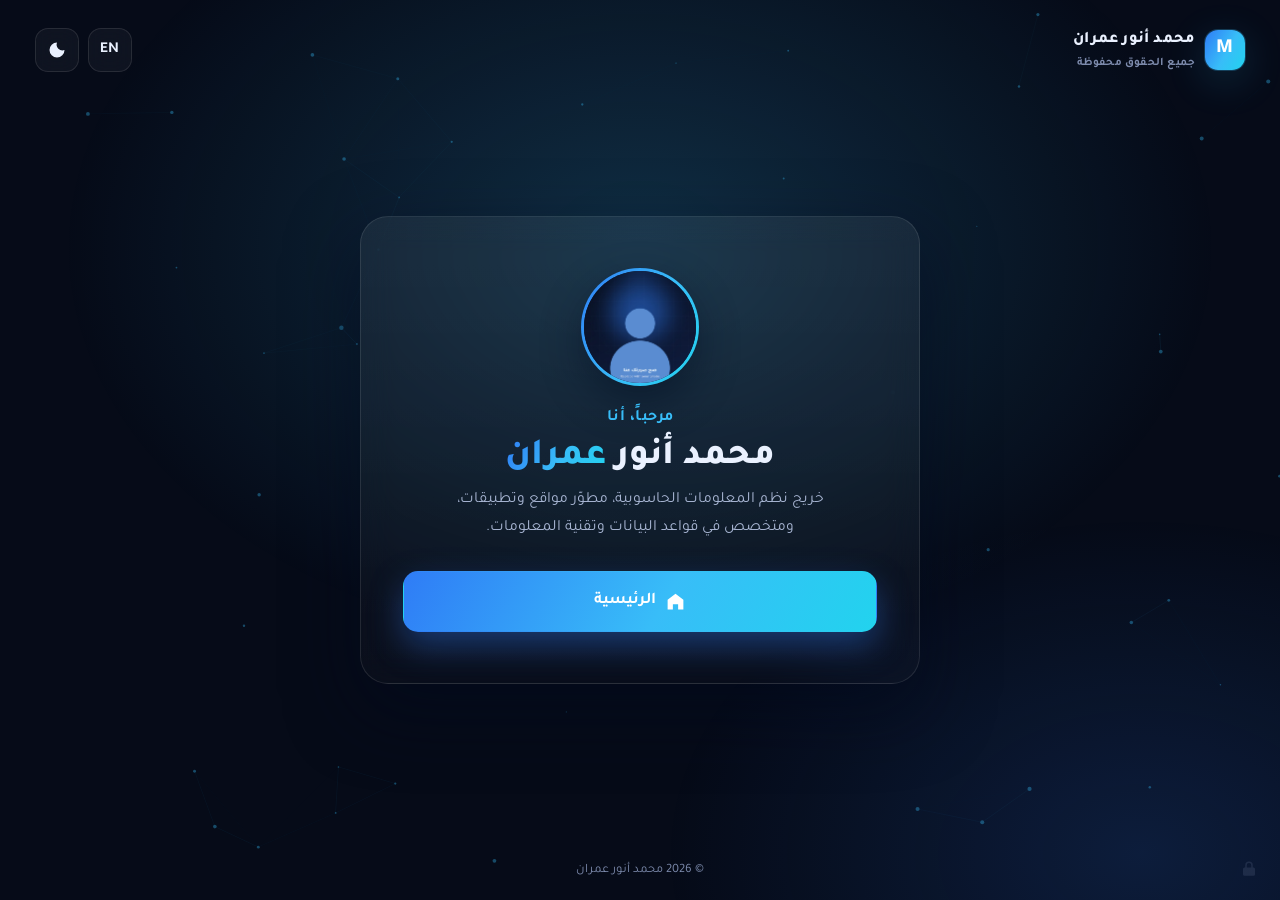
==== commit 4b328b0f: "security: add strict CSP, escape rendered content, harden API headers - _headers (build-site.py): ad" ====
--- a/index.html
+++ b/index.html
@@ -46,8 +46,7 @@
   <!-- welcome card -->
   <main class="land-wrap">
     <section class="land-card" aria-labelledby="landName">
-      <img class="land-photo" src="assets/img/profile.jpg" alt="محمد أنور عمران"
-           onerror="this.style.visibility='hidden'" />
+      <img class="land-photo" src="assets/img/profile.jpg" alt="محمد أنور عمران" />
       <p class="land-greet" data-t="greeting">مرحباً، أنا</p>
       <h1 class="land-name" id="landName">محمد أنور <span>عمران</span></h1>
       <p class="land-role" data-t="role">خريج نظم المعلومات الحاسوبية، مطوّر مواقع وتطبيقات، ومتخصص في قواعد البيانات وتقنية المعلومات.</p>
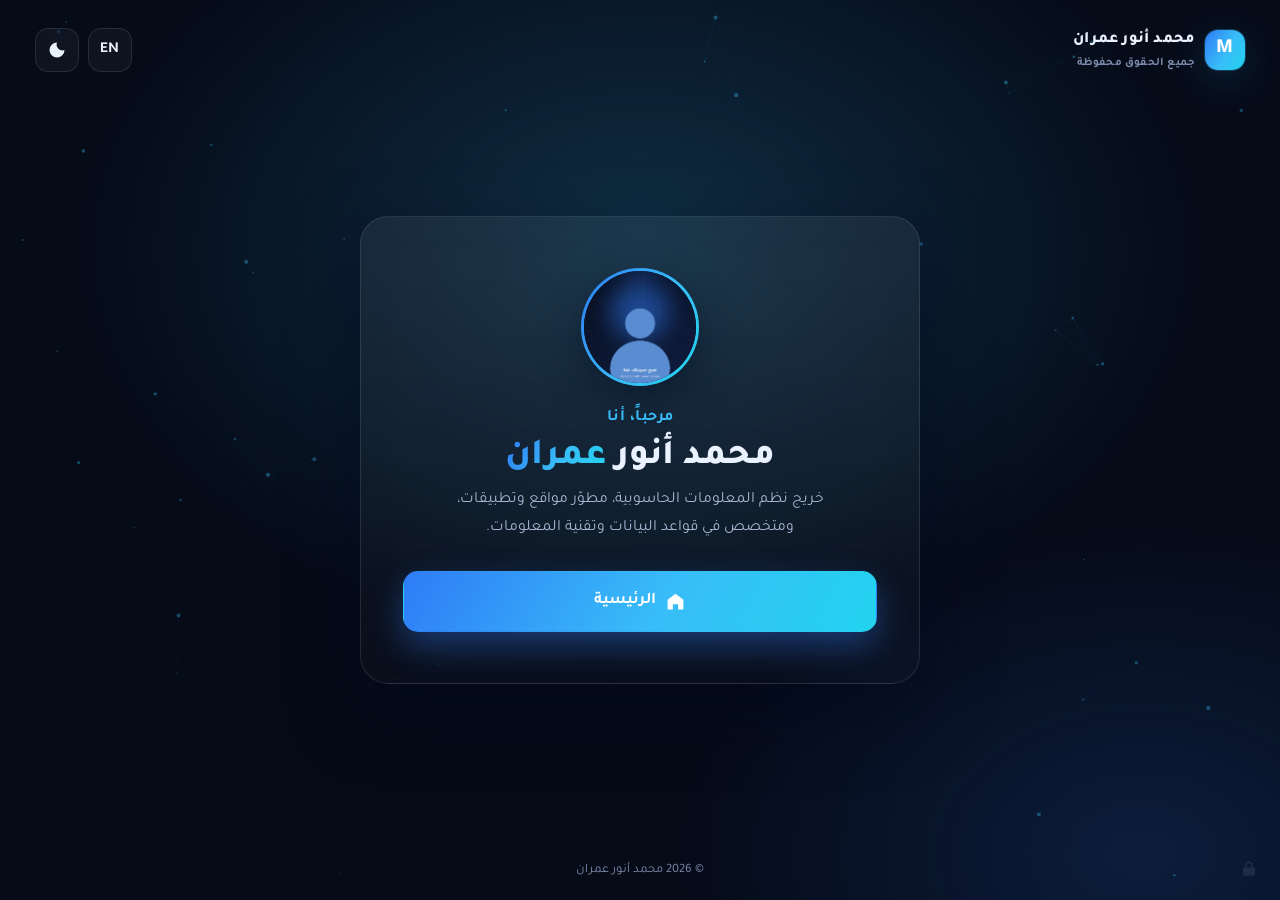
==== commit acadb3a5: "fix(links): use relative paths so navigation works on subpath hosting The landing Home button used h" ====
--- a/index.html
+++ b/index.html
@@ -52,7 +52,7 @@
       <p class="land-role" data-t="role">خريج نظم المعلومات الحاسوبية، مطوّر مواقع وتطبيقات، ومتخصص في قواعد البيانات وتقنية المعلومات.</p>
 
       <div class="land-cta">
-        <a class="btn-land btn-land--primary" href="/home">
+        <a class="btn-land btn-land--primary" href="home">
           <svg viewBox="0 0 24 24" fill="currentColor" aria-hidden="true"><path d="M12 3 3 10v11h6v-6h6v6h6V10L12 3Z"/></svg>
           <span data-t="home">الرئيسية</span>
         </a>
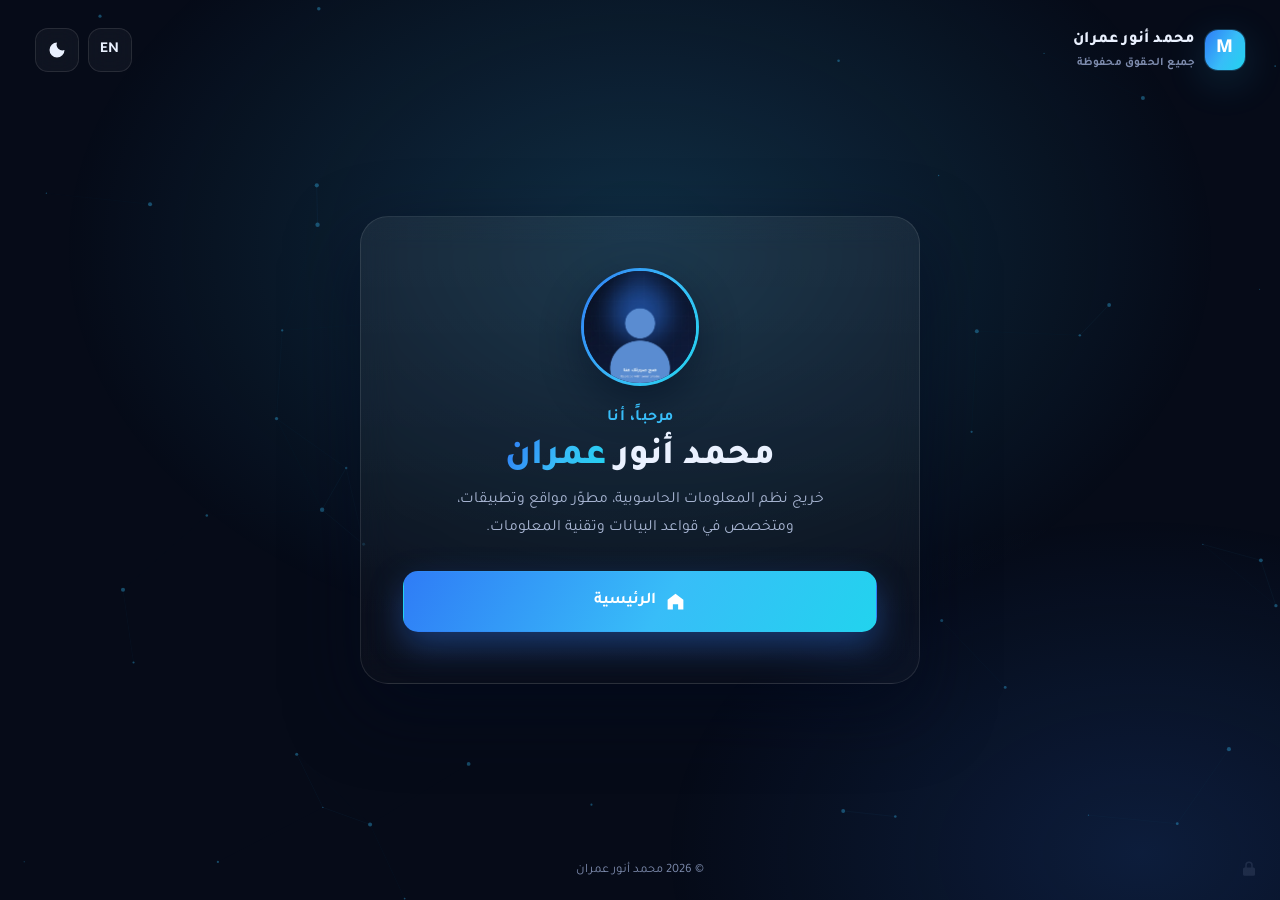
==== commit cd243799: "seo: improve titles, structured data, sitemap, robots and image hints - index.html: real title/descr" ====
--- a/index.html
+++ b/index.html
@@ -3,15 +3,24 @@
 <head>
   <meta charset="UTF-8" />
   <meta name="viewport" content="width=device-width, initial-scale=1.0" />
-  <title>محمد أنور عمران | مرحباً</title>
-  <meta name="description" content="الواجهة الرئيسية — محمد أنور يحي أحمد عمران. الدخول إلى الموقع أو لوحة التحكم." />
+  <title>محمد أنور عمران | مطوّر برمجيات ومتخصص نظم معلومات</title>
+  <meta name="description" content="الموقع الشخصي لمحمد أنور يحي أحمد عمران — خريج نظم معلومات حاسوبية، مطوّر مواقع وتطبيقات، ومتخصص في قواعد البيانات وتقنية المعلومات. سيرة ذاتية، مشاريع، وخدمات تقنية." />
+  <meta name="author" content="Mohammed Anwar Yahya Ahmed Omran" />
   <meta name="robots" content="index, follow" />
   <meta name="theme-color" content="#060b18" />
   <link rel="canonical" href="https://enmohammedanwr-coder.github.io/resume-website/" />
   <meta property="og:type" content="website" />
-  <meta property="og:title" content="محمد أنور عمران" />
-  <meta property="og:description" content="الواجهة الرئيسية — محمد أنور يحي أحمد عمران." />
-  <meta property="og:image" content="assets/img/profile.jpg" />
+  <meta property="og:site_name" content="محمد أنور عمران" />
+  <meta property="og:title" content="محمد أنور عمران | مطوّر برمجيات ومتخصص نظم معلومات" />
+  <meta property="og:description" content="الموقع الشخصي لمحمد أنور عمران — سيرة ذاتية، مشاريع، وخدمات تقنية متكاملة." />
+  <meta property="og:image" content="https://enmohammedanwr-coder.github.io/resume-website/assets/img/profile.jpg" />
+  <meta property="og:url" content="https://enmohammedanwr-coder.github.io/resume-website/" />
+  <meta property="og:locale" content="ar_AR" />
+  <meta property="og:locale:alternate" content="en_US" />
+  <meta name="twitter:card" content="summary_large_image" />
+  <meta name="twitter:title" content="محمد أنور عمران | مطوّر برمجيات ومتخصص نظم معلومات" />
+  <meta name="twitter:description" content="الموقع الشخصي لمحمد أنور عمران — سيرة ذاتية، مشاريع، وخدمات تقنية متكاملة." />
+  <meta name="twitter:image" content="https://enmohammedanwr-coder.github.io/resume-website/assets/img/profile.jpg" />
 
   <link rel="icon" href="data:image/svg+xml,%3Csvg xmlns='http://www.w3.org/2000/svg' viewBox='0 0 100 100'%3E%3Crect width='100' height='100' rx='22' fill='%23060b18'/%3E%3Ctext x='50' y='70' font-size='56' font-family='Arial' font-weight='bold' fill='%2338bdf8' text-anchor='middle'%3EM%3C/text%3E%3C/svg%3E" />
 
@@ -22,6 +31,24 @@
   <!-- shared tokens (theme variables) + landing styles -->
   <link rel="stylesheet" href="assets/css/style.css?v=7" />
   <link rel="stylesheet" href="assets/css/landing.css?v=7" />
+
+  <!-- Structured data -->
+  <script type="application/ld+json">
+  {
+    "@context": "https://schema.org",
+    "@type": "Person",
+    "name": "Mohammed Anwar Yahya Ahmed Omran",
+    "alternateName": "محمد أنور يحي أحمد عمران",
+    "jobTitle": "Software Developer & Computer Information Systems Specialist",
+    "alumniOf": "Amran University",
+    "knowsAbout": ["Software Development", "Web Development", "Databases", "Android Development", "Data Analysis", "Information Technology"],
+    "url": "https://enmohammedanwr-coder.github.io/resume-website/",
+    "image": "https://enmohammedanwr-coder.github.io/resume-website/assets/img/profile.jpg",
+    "email": "mailto:En.mohammedanwr@gmail.com",
+    "telephone": "+967774931730",
+    "sameAs": ["https://github.com/enmohammedanwr-coder"]
+  }
+  </script>
 </head>
 <body>
   <canvas id="particles" aria-hidden="true"></canvas>
@@ -46,7 +73,7 @@
   <!-- welcome card -->
   <main class="land-wrap">
     <section class="land-card" aria-labelledby="landName">
-      <img class="land-photo" src="assets/img/profile.jpg" alt="محمد أنور عمران" />
+      <img class="land-photo" src="assets/img/profile.jpg" alt="محمد أنور عمران" width="900" height="900" fetchpriority="high" onerror="this.style.visibility='hidden'" />
       <p class="land-greet" data-t="greeting">مرحباً، أنا</p>
       <h1 class="land-name" id="landName">محمد أنور <span>عمران</span></h1>
       <p class="land-role" data-t="role">خريج نظم المعلومات الحاسوبية، مطوّر مواقع وتطبيقات، ومتخصص في قواعد البيانات وتقنية المعلومات.</p>
@@ -74,5 +101,13 @@
   </button>
 
   <script src="assets/js/landing.js?v=7"></script>
+  <noscript>
+    <div style="max-width:640px;margin:2rem auto;padding:1.5rem;border:1px solid #253357;border-radius:14px;color:#c9d6f0;line-height:1.9;text-align:center">
+      <p><strong>محمد أنور يحي أحمد عمران</strong> — خريج نظم معلومات حاسوبية، مطوّر مواقع وتطبيقات، ومتخصص في قواعد البيانات وتقنية المعلومات.</p>
+      <p>لتصفح الموقع كاملاً يلزم تفعيل JavaScript في المتصفح.</p>
+      <p dir="ltr">Mohammed Anwar Yahya Ahmed Omran — Information Systems graduate, web &amp; app developer, specialised in databases and IT. Please enable JavaScript to view the full site.</p>
+      <p><a href="home" style="color:#38bdf8">الرئيسية / Home</a></p>
+    </div>
+  </noscript>
 </body>
 </html>
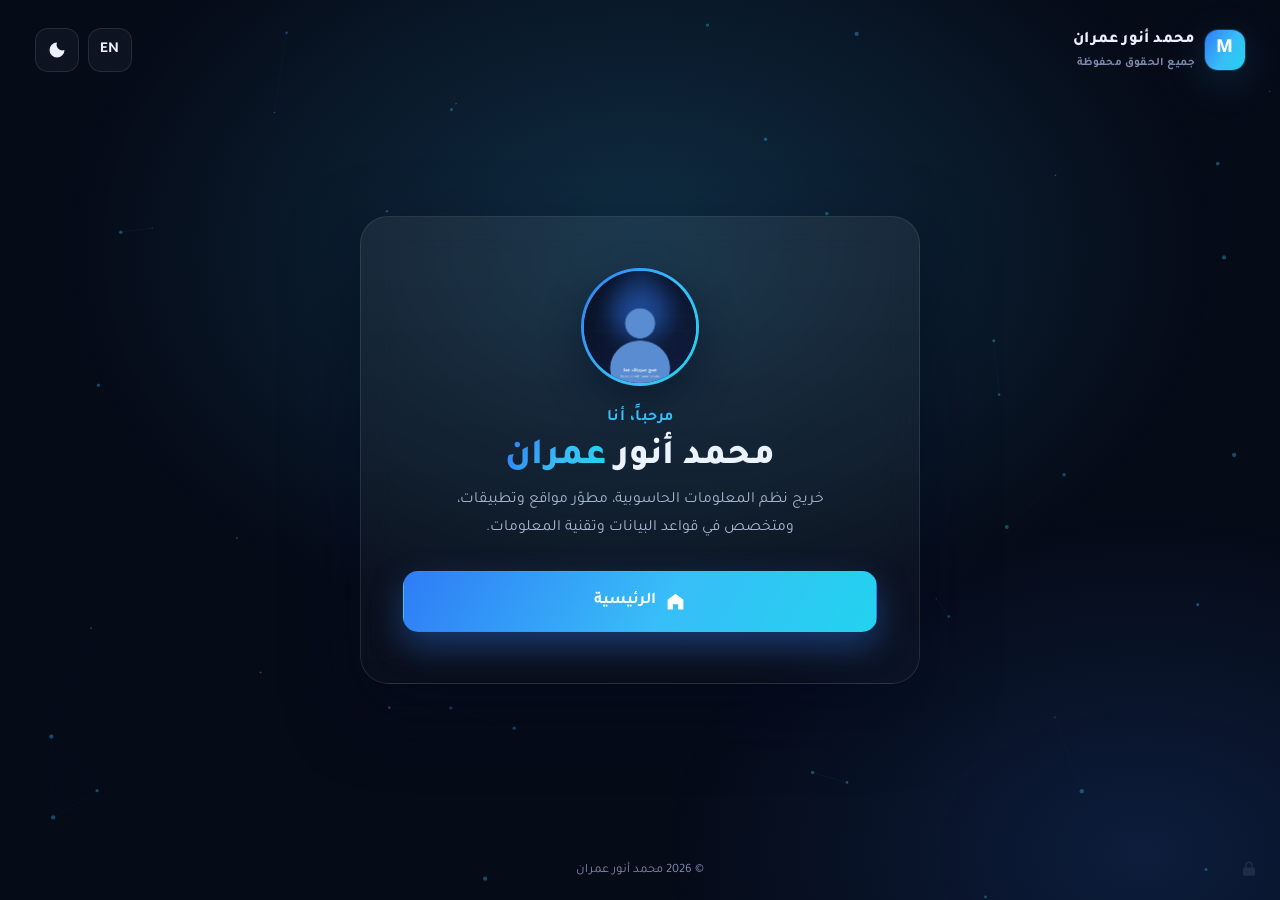
==== commit 5624ce3a: "seo: port SEO improvements to the Cloudflare Pages build - canonical/og:url/JSON-LD now point at the" ====
--- a/index.html
+++ b/index.html
@@ -8,19 +8,19 @@
   <meta name="author" content="Mohammed Anwar Yahya Ahmed Omran" />
   <meta name="robots" content="index, follow" />
   <meta name="theme-color" content="#060b18" />
-  <link rel="canonical" href="https://enmohammedanwr-coder.github.io/resume-website/" />
+  <link rel="canonical" href="https://resume-website-666.pages.dev/" />
   <meta property="og:type" content="website" />
   <meta property="og:site_name" content="محمد أنور عمران" />
   <meta property="og:title" content="محمد أنور عمران | مطوّر برمجيات ومتخصص نظم معلومات" />
   <meta property="og:description" content="الموقع الشخصي لمحمد أنور عمران — سيرة ذاتية، مشاريع، وخدمات تقنية متكاملة." />
-  <meta property="og:image" content="https://enmohammedanwr-coder.github.io/resume-website/assets/img/profile.jpg" />
-  <meta property="og:url" content="https://enmohammedanwr-coder.github.io/resume-website/" />
+  <meta property="og:image" content="https://resume-website-666.pages.dev/assets/img/profile.jpg" />
+  <meta property="og:url" content="https://resume-website-666.pages.dev/" />
   <meta property="og:locale" content="ar_AR" />
   <meta property="og:locale:alternate" content="en_US" />
   <meta name="twitter:card" content="summary_large_image" />
   <meta name="twitter:title" content="محمد أنور عمران | مطوّر برمجيات ومتخصص نظم معلومات" />
   <meta name="twitter:description" content="الموقع الشخصي لمحمد أنور عمران — سيرة ذاتية، مشاريع، وخدمات تقنية متكاملة." />
-  <meta name="twitter:image" content="https://enmohammedanwr-coder.github.io/resume-website/assets/img/profile.jpg" />
+  <meta name="twitter:image" content="https://resume-website-666.pages.dev/assets/img/profile.jpg" />
 
   <link rel="icon" href="data:image/svg+xml,%3Csvg xmlns='http://www.w3.org/2000/svg' viewBox='0 0 100 100'%3E%3Crect width='100' height='100' rx='22' fill='%23060b18'/%3E%3Ctext x='50' y='70' font-size='56' font-family='Arial' font-weight='bold' fill='%2338bdf8' text-anchor='middle'%3EM%3C/text%3E%3C/svg%3E" />
 
@@ -42,8 +42,8 @@
     "jobTitle": "Software Developer & Computer Information Systems Specialist",
     "alumniOf": "Amran University",
     "knowsAbout": ["Software Development", "Web Development", "Databases", "Android Development", "Data Analysis", "Information Technology"],
-    "url": "https://enmohammedanwr-coder.github.io/resume-website/",
-    "image": "https://enmohammedanwr-coder.github.io/resume-website/assets/img/profile.jpg",
+    "url": "https://resume-website-666.pages.dev/",
+    "image": "https://resume-website-666.pages.dev/assets/img/profile.jpg",
     "email": "mailto:En.mohammedanwr@gmail.com",
     "telephone": "+967774931730",
     "sameAs": ["https://github.com/enmohammedanwr-coder"]
@@ -73,7 +73,7 @@
   <!-- welcome card -->
   <main class="land-wrap">
     <section class="land-card" aria-labelledby="landName">
-      <img class="land-photo" src="assets/img/profile.jpg" alt="محمد أنور عمران" width="900" height="900" fetchpriority="high" onerror="this.style.visibility='hidden'" />
+      <img class="land-photo" src="assets/img/profile.jpg" alt="محمد أنور عمران" width="900" height="900" fetchpriority="high" />
       <p class="land-greet" data-t="greeting">مرحباً، أنا</p>
       <h1 class="land-name" id="landName">محمد أنور <span>عمران</span></h1>
       <p class="land-role" data-t="role">خريج نظم المعلومات الحاسوبية، مطوّر مواقع وتطبيقات، ومتخصص في قواعد البيانات وتقنية المعلومات.</p>
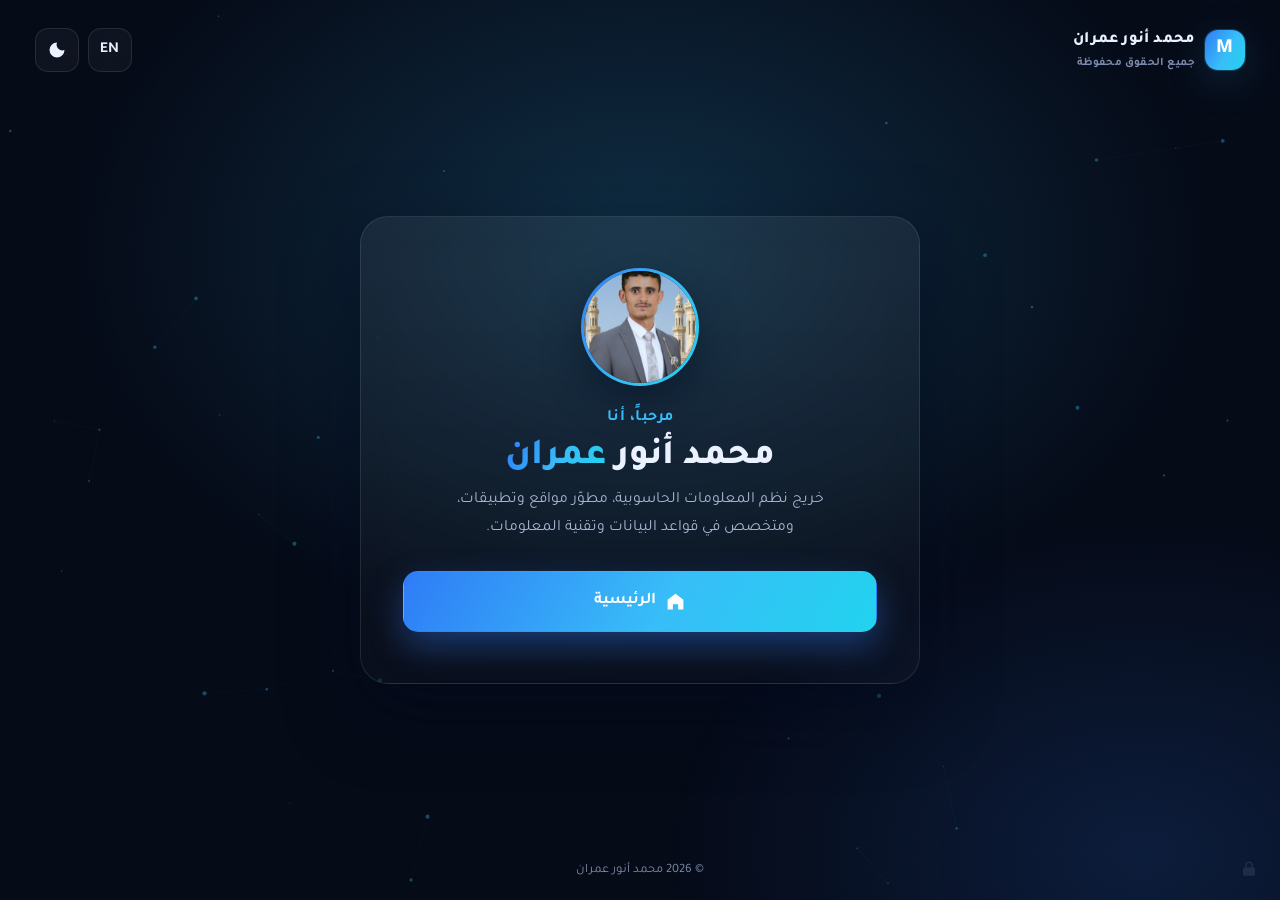
==== commit 0a8235ee: "fix(photo): unify profile photo source across landing and CV pages The landing welcome card hardcode" ====
--- a/index.html
+++ b/index.html
@@ -73,7 +73,7 @@
   <!-- welcome card -->
   <main class="land-wrap">
     <section class="land-card" aria-labelledby="landName">
-      <img class="land-photo" src="assets/img/profile.jpg" alt="محمد أنور عمران" width="900" height="900" fetchpriority="high" />
+      <img class="land-photo" data-profile-photo src="assets/img/profile.jpg" alt="محمد أنور عمران" width="900" height="900" fetchpriority="high" />
       <p class="land-greet" data-t="greeting">مرحباً، أنا</p>
       <h1 class="land-name" id="landName">محمد أنور <span>عمران</span></h1>
       <p class="land-role" data-t="role">خريج نظم المعلومات الحاسوبية، مطوّر مواقع وتطبيقات، ومتخصص في قواعد البيانات وتقنية المعلومات.</p>
@@ -100,7 +100,9 @@
     <svg viewBox="0 0 24 24" fill="currentColor" aria-hidden="true"><path d="M12 2a5 5 0 0 0-5 5v3H6a2 2 0 0 0-2 2v7a2 2 0 0 0 2 2h12a2 2 0 0 0 2-2v-7a2 2 0 0 0-2-2h-1V7a5 5 0 0 0-5-5Zm-3 8V7a3 3 0 1 1 6 0v3H9Z"/></svg>
   </button>
 
-  <script src="assets/js/landing.js?v=7"></script>
+  <script src="assets/js/data.js?v=8"></script>
+  <script src="assets/js/profile-photo.js?v=1"></script>
+  <script src="assets/js/landing.js?v=8"></script>
   <noscript>
     <div style="max-width:640px;margin:2rem auto;padding:1.5rem;border:1px solid #253357;border-radius:14px;color:#c9d6f0;line-height:1.9;text-align:center">
       <p><strong>محمد أنور يحي أحمد عمران</strong> — خريج نظم معلومات حاسوبية، مطوّر مواقع وتطبيقات، ومتخصص في قواعد البيانات وتقنية المعلومات.</p>
